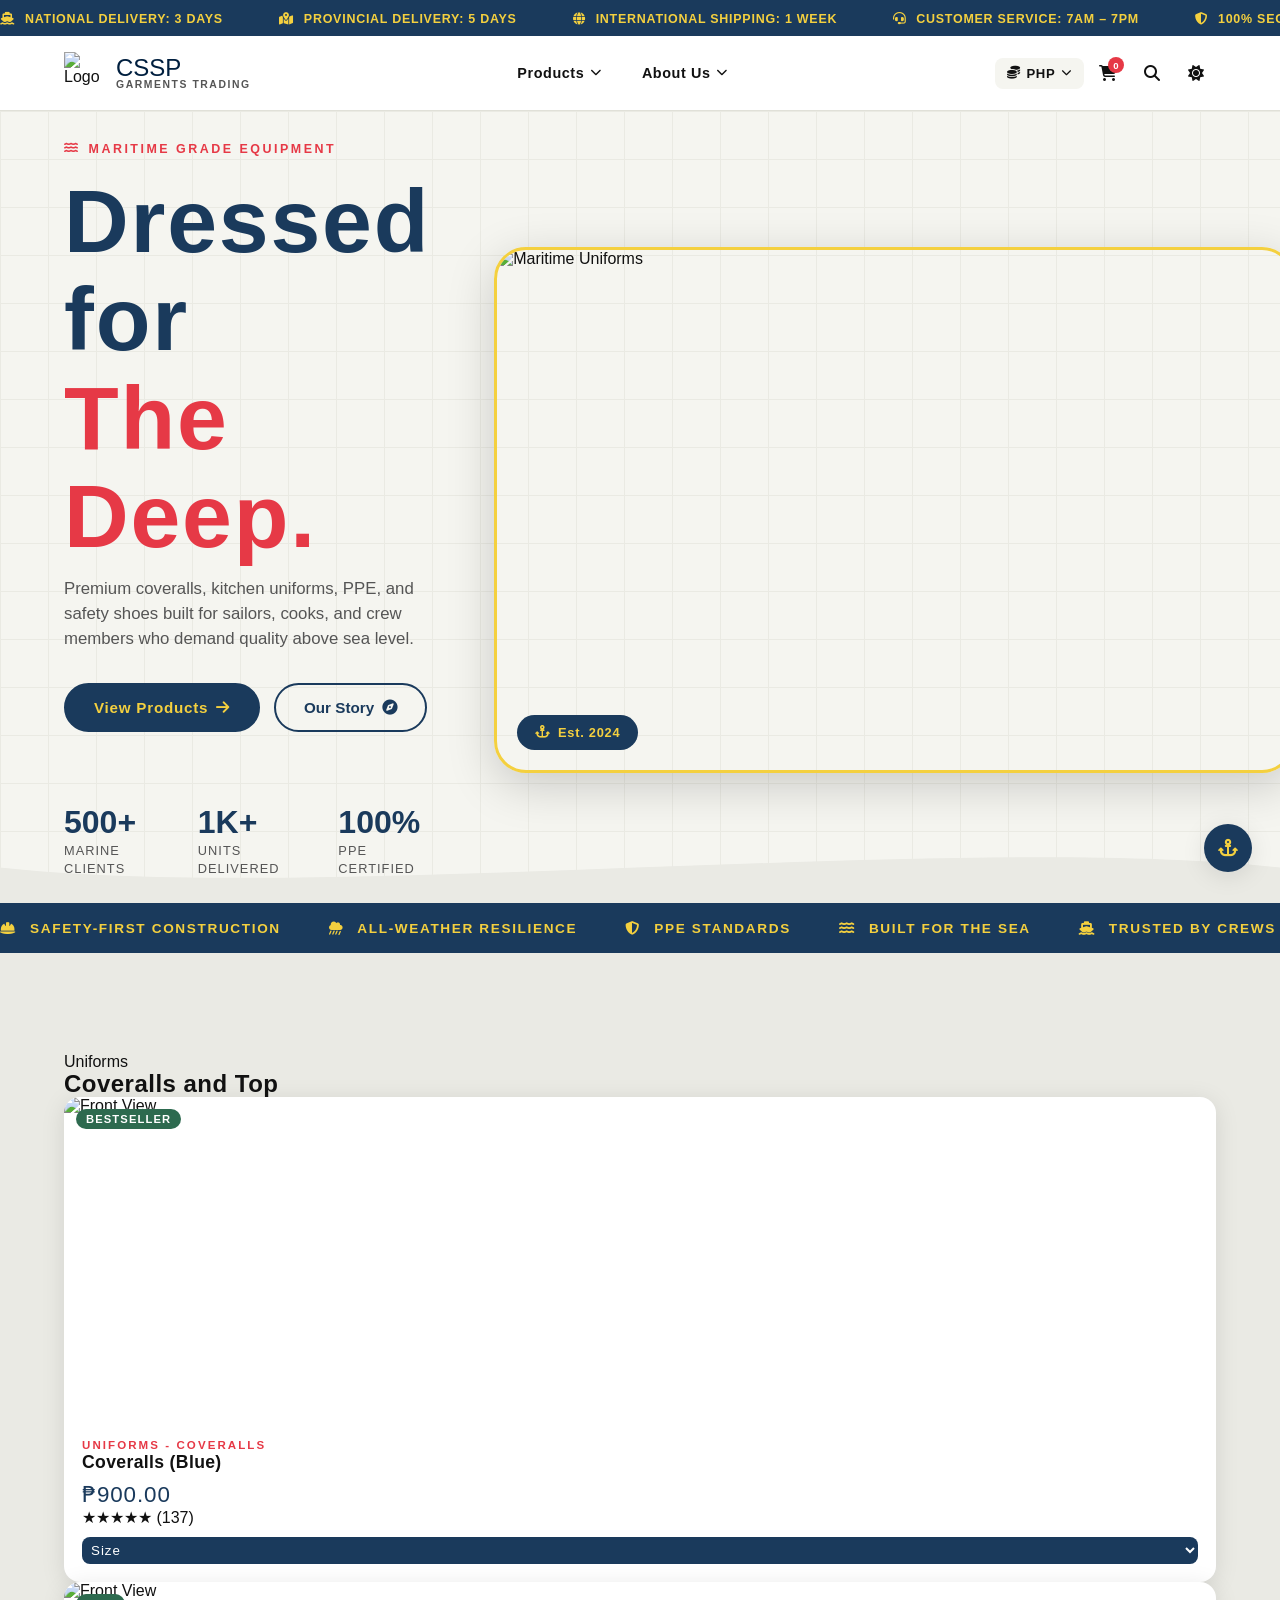
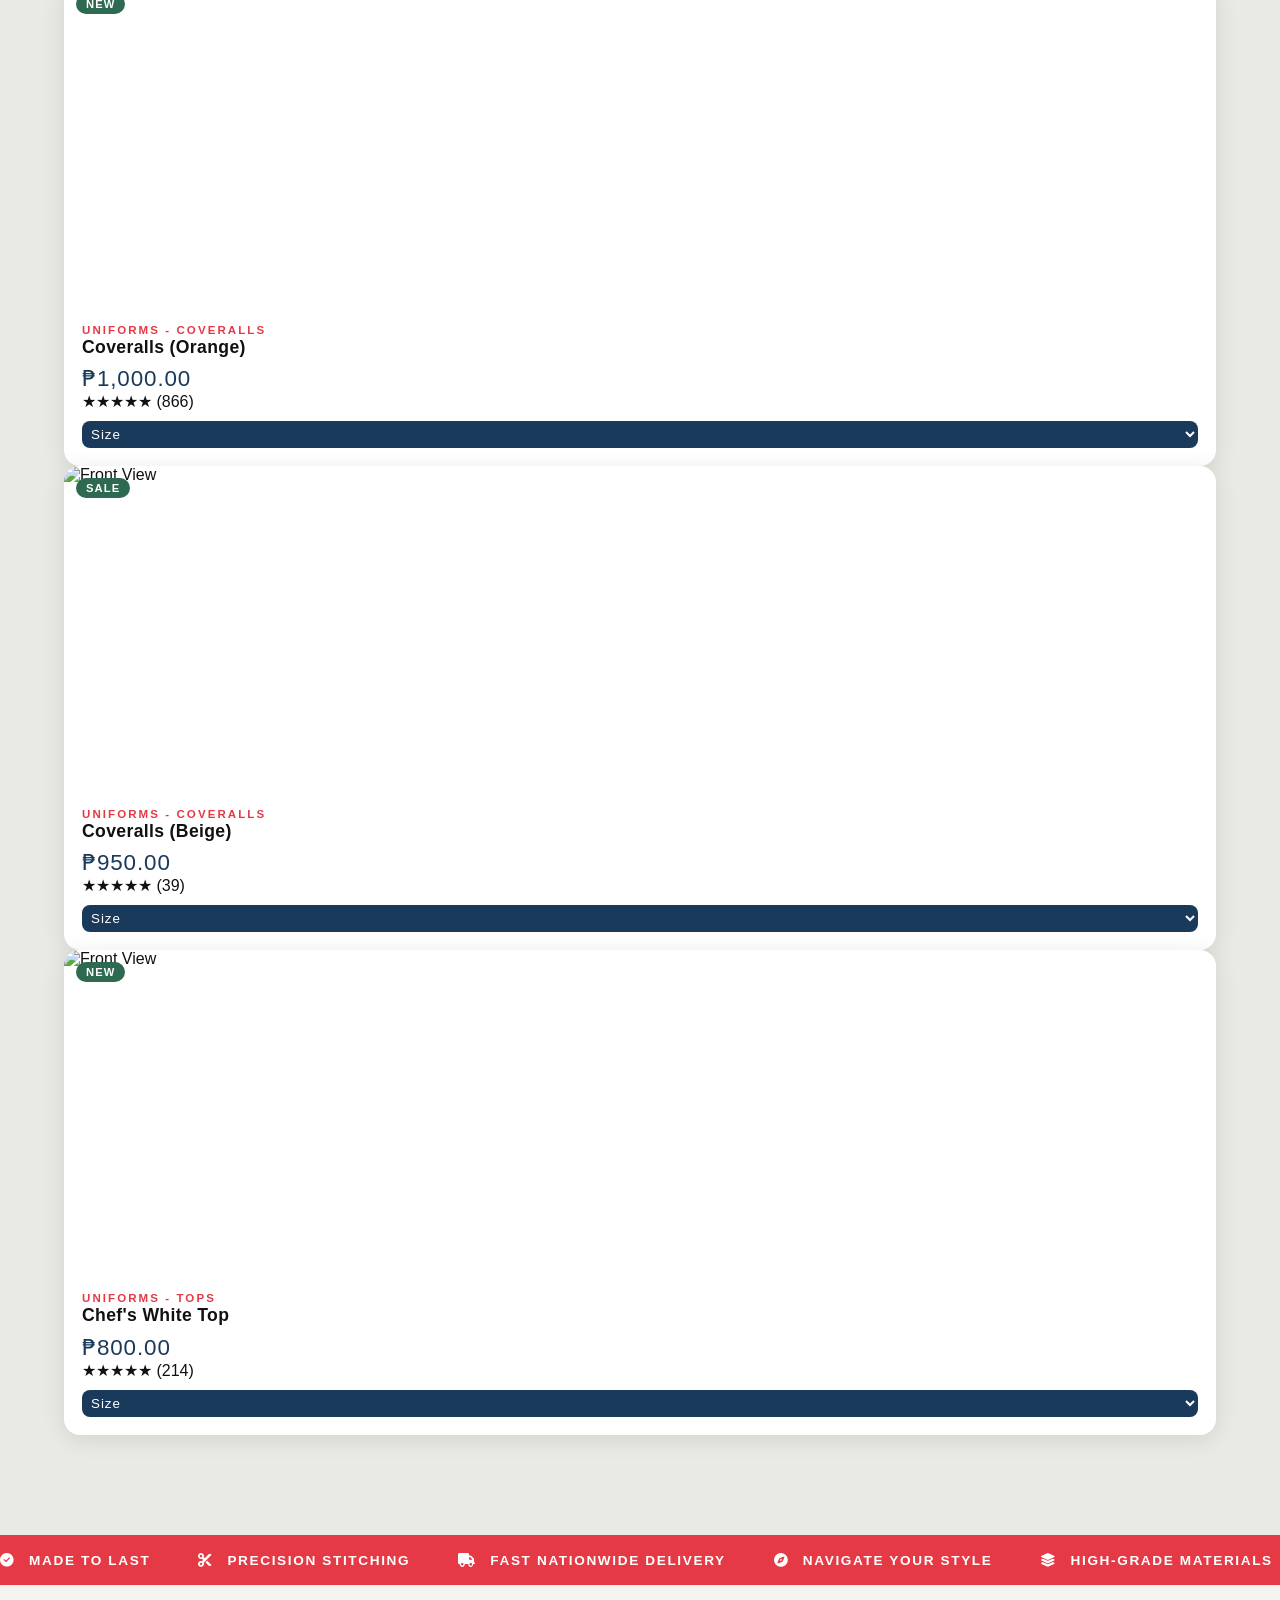
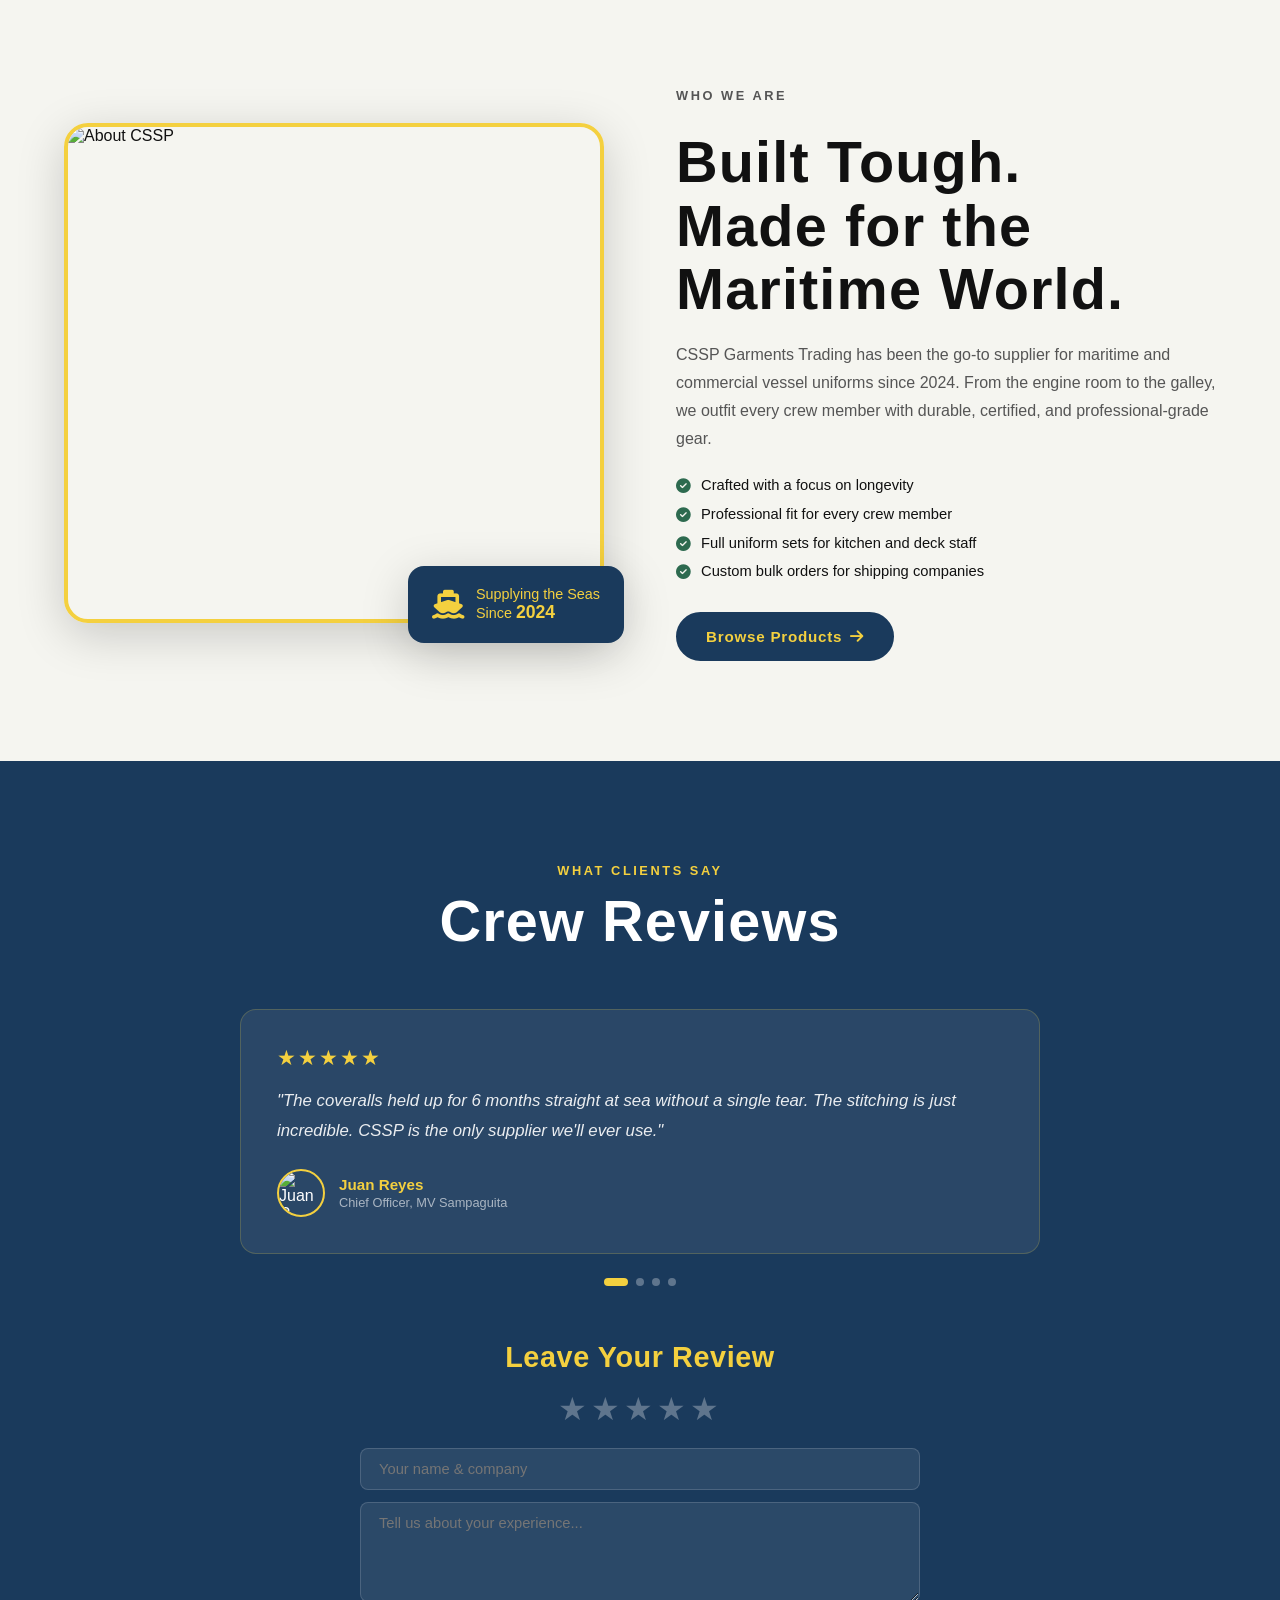
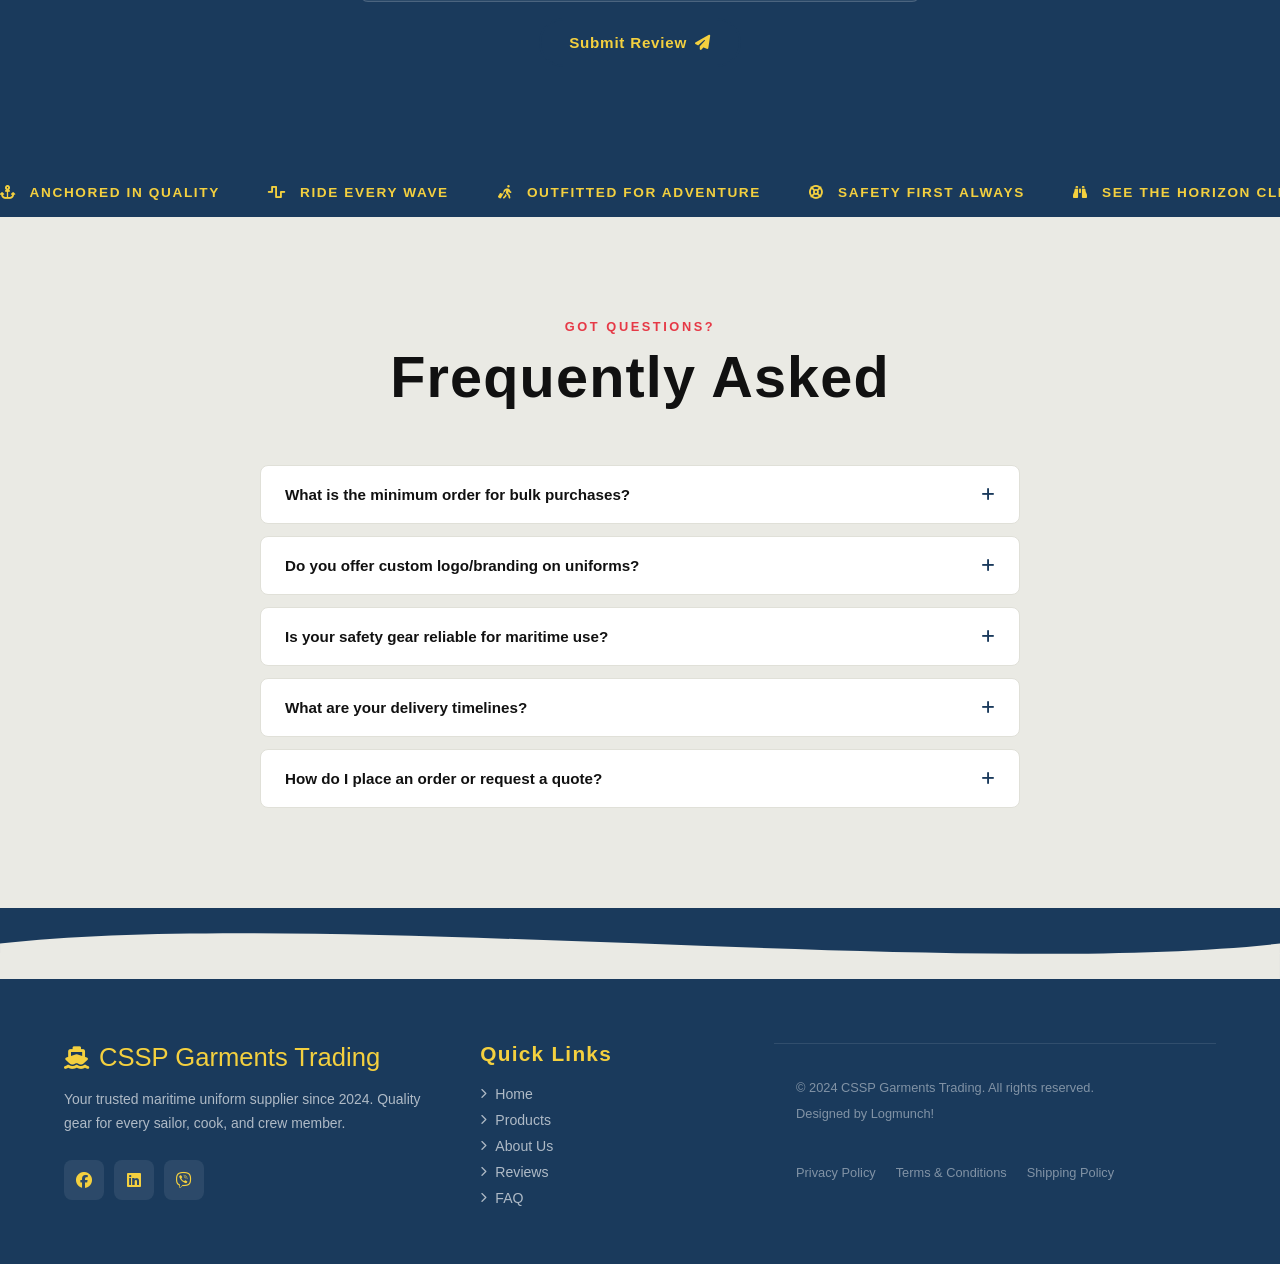
==== Index.html @ b4a45378 "Update info" ====
<!DOCTYPE html>
<html lang="en" data-theme="light">
<head>
  <meta charset="UTF-8" />
  <meta name="viewport" content="width=device-width, initial-scale=1.0" />
  <title>CSSP Garments Trading</title>
  
  <!-- fontawesome for icons -->
  <link rel="stylesheet" href="https://cdnjs.cloudflare.com/ajax/libs/font-awesome/6.5.0/css/all.min.css" /> 
  <link rel="stylesheet" href="CSS Files/Index_Style.css" />

  <link rel="icon" type="image/png" href="Assets/logo-light-text.png">
</head>
<body>
 
  <!-- PRE-HEADER TICKER -->
  <!-- infinite scrolling -->
  <div class="pre-header">
    <div class="ticker-track" id="tickerTrack">
      <span><i class="fa-solid fa-ship"></i> National Delivery: 3 Days</span>
      <span><i class="fa-solid fa-map-location-dot"></i> Provincial Delivery: 5 Days</span>
      <span><i class="fa-solid fa-globe"></i> International Shipping: 1 Week</span>
      <span><i class="fa-solid fa-headset"></i> Customer Service: 7AM – 7PM</span>
      <span><i class="fa-solid fa-shield-halved"></i> 100% Secure Checkout</span>
      <span><i class="fa-solid fa-box-open"></i> Welcome Offer: Free Shipping</span>
    </div>
  </div>
 
  <!-- HEADER / NAVIGATION -->
  <header class="site-header" id="siteHeader">
    <div class="header-inner">
 
      <!-- logo -->
      <a href="Index.html" class="logo-wrap">
        <div class="logo-icon">
          <img src="Assets/logo-light-text.png" class="logo-img light-logo" alt="Logo">
          <img src="Assets/logo-dark-text.png" class="logo-img dark-logo" alt="Logo">
        </div>
          <div class="logo-text">CSSP<span>Garments&nbsp;Trading</span></div>
        </a>

          <nav class="main-nav" id="mainNav">
            <ul class="nav-list">
            <li class="nav-item has-mega">
              <a href="./Products.html" class="nav-link">Products <i class="fa-solid fa-chevron-down nav-caret"></i></a>
                <div class="mega-menu">
                  <div class="mega-inner">
                    <div class="mega-col">
                      <p class="mega-label">Uniforms</p>
                        <div class="mega-feature-card">
                        <img src="https://placehold.co/200x140/f4d03f/1a3a5c?text=Maritime+%26+Culinary+Uniforms" alt="Maritime & Culinary Uniforms" />
                        <p>Maritime & Culinary Uniforms</p>
                        <a href="Products.html#uniforms" class="btn-sm">Gear Up</a>
                      </div>
                    </div> 
                  <div class="mega-col">
                    <p class="mega-label">Safety Footwear</p>
                      <div class="mega-feature-card">
                      <img src="https://placehold.co/200x140/f4d03f/1a3a5c?text=Steel-toe+Safety+Shoe" alt="Steel-toe Safety Shoe" />
                      <p>Steel-toe Safety Shoe</p>
                      <a href="Products.html#safety-footwears" class="btn-sm">Secure Step</a>
                  </div>
                    </div> 
                      </div> 
                        </div>  
                          </li>   

          <!-- about us mega menu -->
          <li class="nav-item has-mega">
            <a href="./AboutUs.html" class="nav-link">About Us <i class="fa-solid fa-chevron-down nav-caret"></i></a>
            <div class="mega-menu">
              <div class="mega-inner">
                <div class="mega-col">
                  <p class="mega-label">Company</p>
                  <a href="./AboutUs.html" class="mega-item text-only"><i class="fa-solid fa-anchor"></i> Our Story</a>
                  <a href="./AboutUs.html" class="mega-item text-only"><i class="fa-solid fa-users"></i> Our Team</a>
                  <a href="./AboutUs.html" class="mega-item text-only"><i class="fa-solid fa-house"></i> Location</a>
                </div>
                <div class="mega-col">
                  <p class="mega-label">Support</p>
                  <a href="#faq" class="mega-item text-only"><i class="fa-solid fa-circle-question"></i> FAQ</a>
                  <a href="./Contacts.html" class="mega-item text-only"><i class="fa-solid fa-envelope"></i> Contact Us</a>
                  <a href="Contacts.html#privacy-page" class="mega-item text-only"><i class="fa-solid fa-file-contract"></i> Policies</a>
                </div>
                  </div>
                    </div>
                      </li>
                        </nav>
 
          <!--  upper-right-side icon group -->
            <div class="header-actions">
 
            <!-- currency switcher -->
              <div class="currency-switcher" id="currencySwitcher">
                <button class="currency-btn" id="currencyBtn">
                  <i class="fa-solid fa-coins"></i>
                  <span id="activeCurrency">PHP</span>
                  <i class="fa-solid fa-chevron-down"></i>
                </button>
                  <ul class="currency-dropdown" id="currencyDropdown">
                    <li data-currency="PHP" data-symbol="₱">🇵🇭 PHP</li>
                    <li data-currency="USD" data-symbol="$">🇺🇸 USD</li>
                    <li data-currency="EUR" data-symbol="€">🇪🇺 EUR</li>
                  </ul>
                    </div>
 
           <!-- cart icon -->
            <button class="icon-btn" title="Cart">
              <i class="fa-solid fa-cart-shopping"></i>
                <span class="badge" id="cartBadge">0</span>
            </button>
 
          <!-- search icon -->
            <button class="icon-btn" id="searchToggle" title="Search">
              <i class="fa-solid fa-magnifying-glass"></i>
            </button>
 
          <!-- light/dark mode toggle -->
            <button class="theme-toggle" id="themeToggle" title="Toggle Theme">
              <i class="fa-solid fa-sun" id="themeIcon"></i>
            </button>
 
          <!-- Hamburger (mobile only) -->
            <button class="hamburger" id="hamburger" aria-label="Open menu">
              <span></span><span></span><span></span>
            </button>
              </div>
                </div>
 
          <!-- search bar (hidden until toggled) -->
            <div class="search-bar" id="searchBar">
              <input type="text" placeholder="Search uniforms, PPE, shoes..." id="searchInput" />
                <button>
                  <i class="fa-solid fa-magnifying-glass"></i></button>
                </div>
                  </header>
 
        <!-- hero section -->
          <section class="hero" id="home">
            <div class="hero-inner">
              <div class="hero-text">
                <p class="hero-sub"><i class="fa-solid fa-water"></i> Maritime Grade Equipment</p>
                  <h1 class="hero-title">Dressed for<br><span>The Deep.</span></h1>
                    <p class="hero-desc">Premium coveralls, kitchen uniforms, PPE, and safety shoes built for sailors, cooks, and crew members who demand quality above sea level.</p>
                      <div class="hero-btns">
                      <a href="./Products.html" class="btn-primary">View Products <i class="fa-solid fa-arrow-right"></i></a>
                      <a href="./AboutUs.html" class="btn-ghost">Our Story <i class="fa-solid fa-compass"></i></a>
                      </div>
                      
          <div class="hero-stats">
            <div class="stat"><strong>500+</strong><span>Marine Clients</span></div>
              <div class="stat"><strong>1K+</strong><span>Units Delivered</span></div>
                <div class="stat"><strong>100%</strong><span>PPE Certified</span></div>
                  </div>
                  </div>
      
          <div class="hero-image-wrap">
              <div class="hero-image-frame">
                <img src="./hero-area image.JPG" alt="Maritime Uniforms" class="hero-img" />
                <div class="hero-badge"><i class="fa-solid fa-anchor"></i><span>Est. 2024</span></div>
                </div>
              </div>
            </div>

          <!-- decorative wave bottom -->
            <div class="hero-wave">
              <svg viewBox="0 0 1440 80" xmlns="http://www.w3.org/2000/svg"><path d="M0,40 C360,80 1080,0 1440,40 L1440,80 L0,80 Z" /></svg>
            </div>
          </section>

          <!-- INFINITE TICKER 1 -->
            <div class="section-ticker">
              <div class="ticker2-track">
                <span><i class="fa-solid fa-helmet-safety""></i> Safety-first construction</span>
                <span><i class="fa-solid fa-cloud-showers-heavy"></i> All-weather resilience</span>
                <span><i class="fa-solid fa-shield-halved"></i> PPE Standards</span>
                <span><i class="fa-solid fa-water"></i> Built for the Sea</span>
                <span><i class="fa-solid fa-ship"></i> Trusted by Crews</span>
                <span><i class="fa-solid fa-link"></i> Triple-needle stitching</span>
                <span><i class="fa-solid fa-hand-sparkles"></i> Easy-care maintenance</span>
                <span><i class="fa-solid fa-anchor"></i> Maritime Grade</span>
                <span><i class="fa-solid fa-shield-halved"></i> PPE Standards</span>
                <span><i class="fa-solid fa-water"></i> Built for the Sea</span>
                <span><i class="fa-solid fa-infinity"></i> Extended wear-life</span>
                <span><i class="fa-solid fa-lock"></i> Secure-fit fasteners</span>
              </div>
            </div>
 
          <section class="products" id="collection">
            <div class="section-header-product">
                <span class="section-sub-product">Uniforms</span>
                <h2 class="section-title-product">Coveralls and Top</h2>
            </div>

            <div class="product-grid-product">
                <div class="product-card">
                    <div class="card-image-wrap"> 
                        <img src="Assets/Products/UNI-PR1-Front-Coverall (Blue).JPG" class="img-front" alt="Front View">
                        <img src="Assets/Products/UNI-PR1-Back-Coverall (Blue).JPG" class="img-back" alt="Back View">
                        <div class="card-badges">
                            <span class="badge-tag new">Bestseller</span>
                        </div>
                        <button class="quick-add" onclick="addToCart()">
                            <i class="fa-solid fa-plus"></i> Quick Add
                        </button>
                    </div>
                    <div class="card-info">
                        <span class="card-category">Uniforms - Coveralls</span>
                        <h3 class="card-name">Coveralls (Blue)</h3>
                        <div class="card-price " data-base="900.00">₱900.00</div>
                        <div class="rating">★★★★★ <span>(137)</span></div>
                        
                        <select class="size-select" style="width: 100%; margin-top: 10px; padding: 5px; border-radius: 8px;">
                            <option selected disabled>Size</option>
                            <option value="S">Small</option>
                            <option value="M">Medium</option>
                            <option value="L">Large</option>
                            <option value="XL">Extra Large</option>
                            <option value="XXL">Double Extra Large</option>
                        </select>
                    </div>
                </div> 
                <div class="product-card">
                    <div class="card-image-wrap"> 
                        <img src="https://github.com/loragabrielle/WBDV111_MidtermLabExam-CSSPGarmentsTrading/blob/main/Assets/Products/(pr)%20IMG_1296.JPG" class="img-front" alt="Front View">
                        <img src="https://github.com/loragabrielle/WBDV111_MidtermLabExam-CSSPGarmentsTrading/blob/main/Assets/Products/(pr)%20IMG_1296.JPG" class="img-back" alt="Back View">
                        <div class="card-badges">
                            <span class="badge-tag new">New</span>
                        </div>
                        <button class="quick-add" onclick="addToCart()">
                            <i class="fa-solid fa-plus"></i> Quick Add
                        </button>
                    </div>
                    <div class="card-info">
                        <span class="card-category">Uniforms - Coveralls</span>
                        <h3 class="card-name">Coveralls (Orange)</h3>
                        <div class="card-price" data-base="1000.00">₱1,000.00</div>
                        <div class="rating">★★★★★ <span>(866)</span></div>
                        
                        <select class="size-select" style="width: 100%; margin-top: 10px; padding: 5px; border-radius: 8px;">
                            <option selected disabled>Size</option>
                            <option value="S">Small</option>
                            <option value="M">Medium</option>
                            <option value="L">Large</option>
                            <option value="XL">Extra Large</option>
                            <option value="XXL">Double Extra Large</option>
                        </select>
                    </div>
                </div> 
                <div class="product-card">
                    <div class="card-image-wrap"> 
                        <img src="https://github.com/loragabrielle/WBDV111_MidtermLabExam-CSSPGarmentsTrading/blob/main/Assets/Products/(pr)%20IMG_1297.JPG" class="img-front" alt="Front View">
                        <img src="https://github.com/loragabrielle/WBDV111_MidtermLabExam-CSSPGarmentsTrading/blob/main/Assets/Products/(pr)%20IMG_1297.JPG" class="img-back" alt="Back View">
                        <div class="card-badges">
                            <span class="badge-tag new">Sale</span>
                        </div>
                        <button class="quick-add" onclick="addToCart()">
                            <i class="fa-solid fa-plus"></i> Quick Add
                        </button>
                    </div>
                    <div class="card-info">
                        <span class="card-category">Uniforms - Coveralls</span>
                        <h3 class="card-name">Coveralls (Beige)</h3>
                        <div class="card-price" data-base="950.00">₱950.00</div>
                        <div class="rating">★★★★★ <span>(39)</span></div>
                        
                        <select class="size-select" style="width: 100%; margin-top: 10px; padding: 5px; border-radius: 8px;">
                            <option selected disabled>Size</option>
                            <option value="S">Small</option>
                            <option value="M">Medium</option>
                            <option value="L">Large</option>
                            <option value="XL">Extra Large</option>
                            <option value="XXL">Double Extra Large</option>
                        </select>
                    </div>
                </div> 
                <div class="product-card">
                    <div class="card-image-wrap"> 
                        <img src="https://github.com/loragabrielle/WBDV111_MidtermLabExam-CSSPGarmentsTrading/blob/main/Assets/Products/(pr)%20IMG_1298.JPG" class="img-front" alt="Front View">
                        <img src="https://github.com/loragabrielle/WBDV111_MidtermLabExam-CSSPGarmentsTrading/blob/main/Assets/Products/(pr)%20IMG_1298.JPG" class="img-back" alt="Back View">
                        <div class="card-badges">
                            <span class="badge-tag new">New</span>
                        </div>
                        <button class="quick-add" onclick="addToCart()">
                            <i class="fa-solid fa-plus"></i> Quick Add
                        </button>
                    </div>
                    <div class="card-info">
                        <span class="card-category">Uniforms - Tops</span>
                        <h3 class="card-name">Chef's White Top</h3>
                        <div class="card-price" data-base="800.00">₱800.00</div>
                        <div class="rating">★★★★★ <span>(214)</span></div>
                        
                        <select class="size-select" style="width: 100%; margin-top: 10px; padding: 5px; border-radius: 8px;">
                            <option selected disabled>Size</option>
                            <option value="S">Small</option>
                            <option value="M">Medium</option>
                            <option value="L">Large</option>
                            <option value="XL">Extra Large</option>
                            <option value="XXL">Double Extra Large</option>
                        </select>
                    </div>
                </div> 
            </div> 
        </section>
 
          <!-- INFINITE TICKER 2 -->
            <div class="section-ticker reverse">
              <div class="ticker2-track reverse">
                <span><i class="fa-solid fa-circle-check"></i> Made to Last</span>
                <span><i class="fa-solid fa-scissors"></i> Precision Stitching</span>
                <span><i class="fa-solid fa-truck"></i> Fast Nationwide Delivery</span>
                <span><i class="fa-solid fa-compass"></i> Navigate Your Style</span>
                <span><i class="fa-solid fa-layer-group"></i> High-Grade Materials</span>
                <span><i class="fa-solid fa-eye"></i> Attention to Every Detail</span>
                <span><i class="fa-solid fa-thumbs-up"></i> Designed for Comfort</span>
                <span><i class="fa-solid fa-shield-heart"></i> Reliable Durability</span>
                <span><i class="fa-solid fa-truck"></i> Fast Nationwide Delivery</span>
                <span><i class="fa-solid fa-diamond"></i> Built to Last a Lifetime</span>
                <span><i class="fa-solid fa-wind"></i> Weatherproof Designs</span>
                <span><i class="fa-solid fa-award"></i> Unmatched Premium Quality</span>
              </div>
            </div>
 
          <!-- ABOUT SECTION -->
            <section class="about" id="about">
              <div class="about-inner">
                <div class="about-image">
                  <img src="./about image.JPG" alt="About CSSP" />
                    <div class="about-float-card">
                      <i class="fa-solid fa-ship"></i>
                        <p>Supplying the Seas<br>Since <strong>2024</strong></p>
                </div>
              </div>
              <div class="about-text">
                <p class="section-sub">Who We Are</p>
                  <h2 class="section-title">Built Tough.<br>Made for the Maritime World.</h2>
                    <p>CSSP Garments Trading has been the go-to supplier for maritime and commercial vessel uniforms since 2024. From the engine room to the galley, we outfit every crew member with durable, certified, and professional-grade gear.</p>
                      <ul class="about-list">
                        <li><i class="fa-solid fa-check-circle"></i> Crafted with a focus on longevity</li>
                        <li><i class="fa-solid fa-check-circle"></i> Professional fit for every crew member</li>
                        <li><i class="fa-solid fa-check-circle"></i> Full uniform sets for kitchen and deck staff</li>
                        <li><i class="fa-solid fa-check-circle"></i> Custom bulk orders for shipping companies</li>
                      </ul>
                        <a href="./Products.html" class="btn-primary">Browse Products <i class="fa-solid fa-arrow-right"></i></a>
                  </div>
                </div>
              </section>
 
          <!-- PRODUCT REVIEWS -->
            <section class="reviews" id="reviews">
              <div class="section-header">
                <p class="section-sub">What Clients Say</p>
                <h2 class="section-title">Crew Reviews</h2>
              </div>
 
          <!-- review slider -->
            <div class="review-slider-wrap">
              <div class="review-slider" id="reviewSlider">
              
                <div class="review-card active">
                  <div class="review-stars">★★★★★</div>
                    <p class="review-text">"The coveralls held up for 6 months straight at sea without a single tear. The stitching is just incredible. CSSP is the only supplier we'll ever use."</p>
                      <div class="reviewer">
                        <img src="https://placehold.co/48x48/1a3a5c/f4d03f?text=JR" alt="Juan R." />
                          <div><strong>Juan Reyes</strong><span>Chief Officer, MV Sampaguita</span></div>
                      </div>
                          </div>
 
                <div class="review-card">
                  <div class="review-stars">★★★★★</div>
                    <p class="review-text">"We ordered 200 kitchen uniforms for our cruise vessel. The quality was top-notch and delivery was right on schedule. Very professional team!"</p>
                      <div class="reviewer">
                        <img src="https://placehold.co/48x48/2d6a4f/ffffff?text=ML" alt="Maria L." />
                          <div><strong>Maria Lim</strong><span>Fleet Manager, Oceanic Lines</span></div>
                      </div>
                          </div>
 
                <div class="review-card">
                  <div class="review-stars">★★★★★</div>
                    <p class="review-text">"The PPE kits are certified and the boots are super comfortable even after 12-hour shifts. My entire deck crew is now wearing CSSP gear."</p>
                      <div class="reviewer">
                        <img src="https://placehold.co/48x48/e63946/ffffff?text=RC" alt="Roberto C." />
                          <div><strong>Roberto Cruz</strong><span>Safety Officer, Harbour Express</span></div>
                      </div>
                          </div>
 
                <div class="review-card">
                  <div class="review-stars">★★★★★</div>
                    <p class="review-text">"Fast delivery and great customer support. Ordered from Cebu, arrived in 3 days. The jackets are perfect for cold-room operations on our vessel."</p>
                      <div class="reviewer">
                        <img src="https://placehold.co/48x48/f4d03f/1a3a5c?text=AT" alt="Ana T." />
                          <div><strong>Ana Torres</strong><span>Procurement Head, SeaRoute Corp</span></div>
                      </div>
                        </div>
                </div>

                <div class="slider-controls">
                  <button class="slider-dot active" data-index="0"></button>
                  <button class="slider-dot" data-index="1"></button>
                  <button class="slider-dot" data-index="2"></button>
                  <button class="slider-dot" data-index="3"></button>
                </div>
            </div>
 
          <!-- review form -->
          <div class="review-form-wrap">
            <h3>Leave Your Review</h3>
              <div class="star-picker" id="starPicker">
                <span data-val="1">★</span><span data-val="2">★</span><span data-val="3">★</span><span data-val="4">★</span><span data-val="5">★</span>
              </div>
                <input type="text" id="reviewName" placeholder="Your name & company" />
                <textarea id="reviewText" placeholder="Tell us about your experience..."></textarea>
                <button class="btn-primary" id="submitReview">Submit Review <i class="fa-solid fa-paper-plane"></i></button>
                <p class="review-success" id="reviewSuccess" style="display:none;"><i class="fa-solid fa-circle-check"></i> Thank you! Your review has been submitted.</p>
              </div>
        </section>
 
            <!-- INFINITE TICKER 3 -->
              <div class="section-ticker">
                <div class="ticker2-track">
                  <span><i class="fa-solid fa-anchor"></i> Anchored in Quality</span>
                  <span><i class="fa-solid fa-wave-square"></i> Ride Every Wave</span>
                  <span><i class="fa-solid fa-person-walking-luggage"></i> Outfitted for Adventure</span>
                  <span><i class="fa-solid fa-life-ring"></i> Safety First Always</span>
                  <span><i class="fa-solid fa-binoculars"></i> See the Horizon Clearly</span>
                  <span><i class="fa-solid fa-flag"></i> Proud Maritime Brand</span>
                  <span><i class="fa-solid fa-anchor"></i> Anchored in Quality</span>
                  <span><i class="fa-solid fa-wave-square"></i> Ride Every Wave</span>
                  <span><i class="fa-solid fa-person-walking-luggage"></i> Outfitted for Adventure</span>
                  <span><i class="fa-solid fa-life-ring"></i> Safety First Always</span>
                  <span><i class="fa-solid fa-binoculars"></i> See the Horizon Clearly</span>
                  <span><i class="fa-solid fa-flag"></i> Proud Maritime Brand</span>
                </div>
              </div>
 
            <!-- FAQ SECTION -->
              <section class="faq" id="faq">
                <div class="section-header">
                  <p class="section-sub">Got Questions?</p>
                  <h2 class="section-title">Frequently Asked</h2>
                </div>
                  <div class="faq-list">
 
                    <div class="faq-item">
                      <button class="faq-q">What is the minimum order for bulk purchases? <i class="fa-solid fa-plus faq-icon"></i></button>
                        <div class="faq-a"><p>For bulk orders, the minimum quantity is 10 pieces per item. Special pricing starts at 50+ units. Contact us via our form or email for a quotation.</p></div>
                    </div>
 
                    <div class="faq-item">
                      <button class="faq-q">Do you offer custom logo/branding on uniforms? <i class="fa-solid fa-plus faq-icon"></i></button>
                        <div class="faq-a"><p>Yes! We offer embroidery and screen printing for company logos on all uniform types. </p></div>
                    </div>
 
                    <div class="faq-item">
                      <button class="faq-q">Is your safety gear reliable for maritime use? <i class="fa-solid fa-plus faq-icon"></i></button>
                        <div class="faq-a"><p>Yes, your safety is our priority. Our gear is specifically selected to meet maritime safety needs and follows standard offshore requirements. We ensure every piece of equipment is durable and ready for the rigors of the sea.</p></div>
                    </div>
 
                    <div class="faq-item">
                      <button class="faq-q">What are your delivery timelines? <i class="fa-solid fa-plus faq-icon"></i></button>
                        <div class="faq-a"><p>National (Metro Manila & nearby): 3 days. Provincial: 5 days. International shipping: approximately 1 week. Rush orders available upon request with surcharge.</p></div>
                    </div>
 
                    <div class="faq-item">
                      <button class="faq-q">How do I place an order or request a quote? <i class="fa-solid fa-plus faq-icon"></i></button>
                        <div class="faq-a"><p>You can use the Contact form below, email us at <strong>orders@csspgarments.com</strong>, or call us at <strong>+63 0922 653 7181</strong> between 7AM – 7PM daily.</p></div>
                    </div>
 
                  </div>
              </section>
 
            <!-- FOOTER -->
              <footer class="site-footer" id="footer">
                <div class="footer-wave">
                  <svg viewBox="0 0 1440 80" xmlns="http://www.w3.org/2000/svg"><path d="M0,40 C360,0 1080,80 1440,40 L1440,0 L0,0 Z" /></svg>
                </div>
                  <div class="footer-inner">
 
                  <!-- brand col -->
                  <div class="footer-col brand-col">
                    <div class="footer-logo">
                      <i class="fa-solid fa-ship"></i>
                      <span>CSSP Garments Trading</span>
                    </div>
                      <p>Your trusted maritime uniform supplier since 2024. Quality gear for every sailor, cook, and crew member.</p>
                      <div class="social-icons">
                        <a href="#" title="Facebook"><i class="fa-brands fa-facebook"></i></a>
                        <a href="#" title="LinkedIn"><i class="fa-brands fa-linkedin"></i></a>
                        <a href="#" title="Viber"><i class="fa-brands fa-viber"></i></a>
                      </div>
                    </div>
 
            <!-- quick links -->
              <div class="footer-col">
                <h4>Quick Links</h4>
                  <ul>
                    <li><a href="./Index.html"><i class="fa-solid fa-chevron-right"></i> Home</a></li>
                    <li><a href="./Products.html"><i class="fa-solid fa-chevron-right"></i> Products</a></li>
                    <li><a href="./AboutUs.html"><i class="fa-solid fa-chevron-right"></i> About Us</a></li>
                    <li><a href="#reviews"><i class="fa-solid fa-chevron-right"></i> Reviews</a></li>
                    <li><a href="#faq"><i class="fa-solid fa-chevron-right"></i> FAQ</a></li>
                  </ul>
              </div>
 
              <div class="footer-bottom">
                <p>&copy; 2024 CSSP Garments Trading. All rights reserved.<br> Designed by Logmunch!</p>
                  <div class="legal-links">
                    <a href="./Contacts.html#privacy-page">Privacy Policy</a>
                    <a href="./Contacts.html#terms-page">Terms & Conditions</a>
                    <a href="./Contacts.html#shipping-page">Shipping Policy</a>
                  </div>
              </div>
            </footer>
 
            <!-- back to top button -->
              <button class="back-to-top" id="backToTop" title="Back to Top">
                <i class="fa-solid fa-anchor"></i>
              </button>
 
            <script src="JS Files/Index_Script.js"></script>
    </body>
</html>
---- CSS Files/Index_Style.css ----
/* shortcut color ------  var(--name)*/
:root {
  --bg:          #f5f5f0;
  --bg-alt:      #eaeae4;
  --bg-dark:     #1a3a5c;
  --surface:     #ffffff;
  --text:        #111111;
  --text-muted:  #555555;
  --border:      #e0e0d8;
  --navy:        #1a3a5c;
  --yellow:      #f4d03f;
  --red:         #e63946;
  --green:       #2d6a4f;
  --white:       #ffffff;
  --shadow:      0 4px 24px rgba(0,0,0,0.10);
  --shadow-lg:   0 12px 48px rgba(0,0,0,0.18);
  --radius:      16px;
  --radius-sm:   8px;
  --transition:  0.3s cubic-bezier(0.4, 0, 0.2, 1);
}

/* dark mode – triggered by [data-theme="dark"] on <html> */
[data-theme="dark"] {
  --bg:          #0d1b2a;
  --bg-alt:      #132234;
  --surface:     #1a2d42;
  --text:        #f0ece0;
  --text-muted:  #8fa8c0;
  --border:      #2a4060;
  --shadow:      0 4px 24px rgba(0,0,0,0.35);
  --shadow-lg:   0 12px 48px rgba(0,0,0,0.55);
}

/* "bebas neue" - heading font */
@font-face {
  font-family: 'Bebas Neue Custom';
  src: url('../VISUAL\ STUDIO\ CODE/Bebas\ Neue/BebasNeue-Regular.woff2') format('woff2'),
       url('../VISUAL\ STUDIO\ CODE/Bebas\ Neue/BebasNeue-Regular.woff') format('woff'),
       url('../VISUAL\ STUDIO\ CODE/Bebas\ Neue/BebasNeue-Regular.ttf') format('truetype');
  font-weight: normal;
  font-style: normal;
}

/* "creato display" - for content font */
@font-face {
  font-family: 'Creato Display';
  src: url('../VISUAL\ STUDIO\ CODE/Creato Display/CreatoDisplay-Medium.otf') format('opentype');
  font-weight: 400; /* Regular/Medium weight */
  font-style: normal;
}

@font-face {
  font-family: 'Creato Display';
  src: url('../VISUAL\ STUDIO\ CODE/Creato Display/CreatoDisplay-Bold.otf') format('opentype');
  font-weight: 700; /* Bold weight */
  font-style: normal;
}

*, *::before, *::after { 
  box-sizing: border-box; 
  margin: 0; 
  padding: 0; 
}

html { 
  scroll-behavior: smooth; 
  font-size: 16px; }

body {
  font-family: 'Creato Display', sans-serif;
  background-color: var(--bg);
  color: var(--text);
  overflow-x: hidden;
  transition: background-color var(--transition), color var(--transition);
}

a { 
  text-decoration: none; 
  color: inherit; 
}

ul { 
  list-style: none; 
}

img { 
  display: block; 
  width: 100%; 
  object-fit: cover; 
}

button { 
  cursor: pointer; 
  border: none; 
  background: none; 
  font-family: inherit; 
}

h1, h2, h3, h4 { 
  font-family: 'Bebas Neue Custom', sans-serif; 
  letter-spacing: 0.02em; 
  line-height: 1.1; 
}

/* common button styles */
.btn-primary {
  display: inline-flex;
  align-items: center;
  gap: 8px;
  padding: 14px 28px;
  background: var(--navy);
  color: var(--yellow);
  border-radius: 50px;
  font-weight: 700;
  font-size: 0.95rem;
  letter-spacing: 0.05em;
  transition: var(--transition);
  border: 2px solid var(--navy);
}

.btn-primary:hover {
  background: var(--yellow);
  color: var(--navy);
  transform: translateY(-2px);
  box-shadow: var(--shadow);
}

.btn-ghost {
  display: inline-flex;
  align-items: center;
  gap: 8px;
  padding: 14px 28px;
  background: transparent;
  color: var(--navy);
  border-radius: 50px;
  font-weight: 700;
  font-size: 0.95rem;
  border: 2px solid var(--navy);
  transition: var(--transition);
}

.btn-ghost:hover {
  background: var(--navy);
  color: var(--yellow);
  transform: translateY(-2px);
}

[data-theme="dark"] .btn-ghost {
  color: var(--yellow);
  border-color: var(--yellow);
}

[data-theme="dark"] .btn-ghost:hover {
  background: var(--yellow);
  color: var(--navy);
}

.btn-sm {
  display: inline-block;
  padding: 6px 14px;
  background: var(--navy);
  color: var(--yellow);
  border-radius: 20px;
  font-size: 0.8rem;
  font-weight: 600;
  transition: var(--transition);
}

.btn-sm:hover { 
  background: var(--yellow); 
  color: var(--navy); 
}

/* section headers */
.section-header { 
  text-align: center; 
  margin-bottom: 56px; 
}

.section-sub {
  display: inline-block;
  font-size: 0.8rem;
  font-weight: 700;
  letter-spacing: 0.2em;
  text-transform: uppercase;
  color: var(--red);
  margin-bottom: 12px;
}

.section-title {
  font-size: clamp(2.4rem, 5vw, 3.6rem);
  color: var(--text);
}

/* sections spacing */
section { 
  padding: 100px 5%; 
}

/* pre-header ticker */
.pre-header {
  background: var(--navy);
  color: var(--yellow);
  overflow: hidden;
  white-space: nowrap;
  padding: 9px 0;
}

.ticker-track {
  display: inline-flex;
  gap: 56px;
  animation: ticker 30s linear infinite;
}

.ticker-track span {
  font-size: 0.78rem;
  font-weight: 600;
  letter-spacing: 0.06em;
  text-transform: uppercase;
  flex-shrink: 0;
}

.ticker-track span i { 
  margin-right: 6px; 
}

.ticker-track:hover {
    animation-play-state: paused;
}

@keyframes ticker {
  from { 
    transform: translateX(0); 
  } to   { 
    transform: translateX(-50%);
  }
}

/* header/navigation bar */
.site-header {
  position: sticky;
  top: 0;
  z-index: 1000;
  background: var(--surface);
  border-bottom: 1px solid var(--border);
  transition: background var(--transition), box-shadow var(--transition);
}

.site-header.scrolled { 
  box-shadow: var(--shadow); 
}

.header-inner {
  display: flex;
  align-items: center;
  justify-content: space-between;
  gap: 16px;
  padding: 16px 5%;
  max-width: 1400px;
  margin: 0 auto;
}

/* logo */
.logo-wrap {
  display: flex;
  align-items: center;
  gap: 10px;
  text-decoration: none;
}

.logo-icon {
  width: 42px; 
  height: 42px;
  border-radius: 10px;
  display: flex;
  align-items: center;
  justify-content: center;
  transition: var(--transition);
}

.logo-wrap:hover .logo-icon { 
  transform: rotate(-8deg) scale(1.08); 
}

.logo-text {
  font-family: 'Bebas Neue Custom', sans-serif;
  font-size: 1.5rem;
  color: var(--navy);
  line-height: 1;
}

.logo-text span {
  display: block;
  font-size: 0.65rem;
  font-family: 'Creato Display', sans-serif;
  font-weight: 600;
  letter-spacing: 0.15em;
  text-transform: uppercase;
  color: var(--text-muted);
}

/* default state = light mode */
.dark-logo { 
  display: none; 
}

.light-logo { 
  display: block; 
}

.logo-text { 
  color: #001f3f; 
} 

/* dark mode */
/* hide light logo when theme is dark/dim */
[data-theme="dark"] .light-logo { 
  display: none; 
}

/* show dark logo when theme is dark/dim */
[data-theme="dark"] .dark-logo { 
  display: block; 
}

[data-theme="dark"] .logo-text {
  color: #ffffff; 
}

.logo-img {
  width: 100%;
  height: 100%;
  object-fit: contain;
}

/* nav list */
.main-nav {
  display: flex;
  justify-content: center;
  width: 100%;
}

.nav-list {
  display: flex;
  gap: 4px;
  list-style: none; 
  margin: 0;       
  padding: 0;       
  align-items: center;
}

.nav-item { 
  position: relative; 
}

.nav-link {
  display: flex;
  align-items: center;
  gap: 6px;
  padding: 10px 18px;
  font-weight: 600;
  font-size: 0.9rem;
  letter-spacing: 0.04em;
  border-radius: 8px;
  transition: var(--transition);
  color: var(--text);
}

.nav-link:hover, .nav-item:hover > .nav-link {
  background: var(--bg);
  color: var(--navy);
}

[data-theme="dark"] .nav-link:hover, [data-theme="dark"] .nav-item:hover > .nav-link {
  background: var(--bg-alt);
  color: var(--yellow);
}

.nav-caret { 
  font-size: 0.7rem; 
  transition: transform var(--transition); 
}

.nav-item:hover .nav-caret { 
  transform: rotate(180deg); 
}

/* Mega Menu */
.mega-menu {
  position: absolute;
  top: calc(100% + 12px);
  left: 50%;
  transform: translateX(-50%) translateY(8px);
  background: var(--surface);
  border-radius: var(--radius);
  box-shadow: var(--shadow-lg);
  border: 1px solid var(--border);
  padding: 28px;
  min-width: 560px;
  opacity: 0;
  pointer-events: none;
  transition: opacity var(--transition), transform var(--transition);
}

.nav-item:hover .mega-menu {
  opacity: 1;
  pointer-events: all;
  transform: translateX(-50%) translateY(0);
}

.mega-inner { 
  display: flex; 
  gap: 32px; 
}

.mega-col { flex: 1; }
.mega-label {
  font-size: 0.7rem;
  font-weight: 700;
  letter-spacing: 0.18em;
  text-transform: uppercase;
  color: var(--red);
  margin-bottom: 12px;
}
.mega-item {
  display: flex;
  align-items: center;
  gap: 10px;
  padding: 8px 10px;
  border-radius: var(--radius-sm);
  color: var(--text);
  font-size: 0.88rem;
  font-weight: 500;
  transition: var(--transition);
  margin-bottom: 4px;
}
.mega-item:hover { background: var(--bg); color: var(--navy); }
[data-theme="dark"] .mega-item:hover { background: var(--bg-alt); color: var(--yellow); }
.mega-item img { width: 42px; height: 42px; border-radius: var(--radius-sm); object-fit: cover; flex-shrink: 0; }
.mega-item.text-only i { width: 20px; text-align: center; color: var(--navy); }
[data-theme="dark"] .mega-item.text-only i { color: var(--yellow); }

.mega-featured { min-width: 200px; }
.mega-feature-card { text-align: center; }
.mega-feature-card img { border-radius: var(--radius-sm); margin-bottom: 10px; height: 120px; object-fit: cover; }
.mega-feature-card p { font-size: 0.85rem; font-weight: 600; margin-bottom: 8px; }


/* header upper-right icons */
.header-actions { 
  display: flex; 
  align-items: center; 
  gap: 4px; 
}

.icon-btn {
  position: relative;
  width: 40px; height: 40px;
  display: flex; 
  align-items: center; 
  justify-content: center;
  border-radius: 8px;
  color: var(--text);
  font-size: 1rem;
  transition: var(--transition);
}

.icon-btn:hover { 
  background: var(--bg); 
  color: var(--navy); 
}

[data-theme="dark"] .icon-btn:hover { 
  background: var(--bg-alt); 
  color: var(--yellow); 
}

.icon-btn .badge {
  position: absolute;
  top: 4px; right: 4px;
  width: 16px; height: 16px;
  background: var(--red);
  color: white;
  font-size: 0.6rem;
  font-weight: 700;
  border-radius: 50%;
  display: flex; 
  align-items: center; 
  justify-content: center;
  pointer-events: none;
}

/* currency switcher */
.currency-switcher { 
  position: relative; 
}

.currency-btn {
  display: flex;
  align-items: center;
  gap: 6px;
  padding: 8px 12px;
  background: var(--bg);
  border-radius: 8px;
  font-size: 0.82rem;
  font-weight: 700;
  color: var(--text);
  transition: var(--transition);
  letter-spacing: 0.05em;
}

.currency-btn:hover { 
  background: var(--navy); 
  color: var(--yellow); 
}

.currency-btn i:last-child { 
  font-size: 0.65rem; 
}

.currency-dropdown {
  position: absolute;
  top: calc(100% + 8px);
  right: 0;
  background: var(--surface);
  border: 1px solid var(--border);
  border-radius: var(--radius-sm);
  box-shadow: var(--shadow);
  overflow: hidden;
  opacity: 0;
  pointer-events: none;
  transform: translateY(4px);
  transition: var(--transition);
  min-width: 130px;
  z-index: 10;
}

.currency-switcher:hover .currency-dropdown, .currency-dropdown.open {
  opacity: 1;
  pointer-events: all;
  transform: translateY(0);
}

.currency-dropdown li {
  padding: 10px 14px;
  font-size: 0.85rem;
  font-weight: 600;
  cursor: pointer;
  transition: var(--transition);
}

.currency-dropdown li:hover { 
  background: var(--bg); 
  color: var(--navy); 
}

/* theme toggle button */
.theme-toggle {
  width: 40px; 
  height: 40px;
  display: flex; 
  align-items: center; 
  justify-content: center;
  border-radius: 8px;
  color: var(--text);
  font-size: 1rem;
  transition: var(--transition);
}

.theme-toggle:hover { 
  background: var(--yellow); 
  color: var(--navy); 
}

/* hamburger (mobile/phone) */
.hamburger {
  display: none;
  flex-direction: column;
  gap: 5px;
  padding: 8px;
}

.hamburger span {
  display: block;
  width: 22px; height: 2px;
  background: var(--text);
  border-radius: 2px;
  transition: var(--transition);
}

.hamburger.open span:nth-child(1) { 
  transform: translateY(7px) rotate(45deg); 
}

.hamburger.open span:nth-child(2) { 
  opacity: 0; 
}

.hamburger.open span:nth-child(3) { 
  transform: translateY(-7px) rotate(-45deg); 
}

/* search bar */
.search-bar {
  display: none;
  padding: 12px 5%;
  border-top: 1px solid var(--border);
  background: var(--surface);
}

.search-bar.open { 
  display: flex; 
  gap: 8px; 
}

.search-bar input {
  flex: 1;
  padding: 10px 16px;
  border: 1px solid var(--border);
  border-radius: 50px;
  background: var(--bg);
  color: var(--text);
  font-size: 0.9rem;
  outline: none;
  font-family: inherit;
  transition: var(--transition);
}

.search-bar input:focus { 
  border-color: var(--navy); 
}

.search-bar button {
  padding: 10px 20px;
  background: var(--navy);
  color: var(--yellow);
  border-radius: 50px;
  transition: var(--transition);
}

.search-bar button:hover { 
  background: var(--yellow); 
  color: var(--navy); 
}

/* hero section */
.hero {
  background: var(--bg);
  padding: 5px 5% 0; /*80*/
  position: relative;
  overflow: hidden;
  min-height: 88vh;
  display: flex;
  align-items: center;
}

/* grid pattern background */
.hero::before {
  content: '';
  position: absolute;
  inset: 0;
  background-image:
    linear-gradient(var(--border) 1px, transparent 1px),
    linear-gradient(90deg, var(--border) 1px, transparent 1px);
  background-size: 48px 48px;
  opacity: 0.5;
  pointer-events: none;
}

.hero-inner {
  display: grid;
  grid-template-columns: 1fr 1fr;
  align-items: center;
  gap: 64px;
  max-width: 1300px;
  margin: 0 auto;
  width: 100%;
  position: relative;
  z-index: 1;
}

.hero-sub {
  font-size: 0.78rem;
  font-weight: 700;
  letter-spacing: 0.2em;
  text-transform: uppercase;
  color: var(--red);
  margin-bottom: 16px;
  display: flex;
  align-items: center;
  gap: 8px;
}

.hero-title {
  font-size: clamp(3.5rem, 7vw, 6rem);
  color: var(--navy);
  margin-bottom: 10px;
}

.hero-title span { 
  color: var(--red); 
}

[data-theme="dark"] .hero-title { 
  color: var(--yellow); 
}

[data-theme="dark"] .hero-title span { 
  color: var(--red); 
}

.hero-desc {
  font-size: 1.05rem;
  color: var(--text-muted);
  line-height: 1.5;
  max-width: 480px;
  margin-bottom: 32px;
}

.hero-btns { 
  display: flex; 
  gap: 14px; 
  flex-wrap: wrap; 
  margin-bottom: 48px; 
}

.hero-stats {
  display: flex;
  gap: 32px;
  padding-top: 24px;
}

.stat strong {
  display: block;
  font-family: 'Bebas Neue Custom', sans-serif;
  font-size: 2rem;
  color: var(--navy);
}

[data-theme="dark"] .stat strong { 
  color: var(--yellow); 
}

.stat span { 
  font-size: 0.8rem; 
  color: var(--text-muted); 
  text-transform: uppercase; 
  letter-spacing: 0.08em; 
}

/* hero image */
.hero-image-wrap { 
  display: flex; 
  justify-content: center; 
}

.hero-image-frame {
  position: relative;
  border-radius: 32px;
  overflow: hidden;
  width: 800px;
  box-shadow: var(--shadow-lg);
  border: 3px solid var(--yellow);
}

.hero-img { 
  height: 520px; 
  object-fit: cover; 
  transition: transform 0.6s ease; 
}

.hero-image-frame:hover .hero-img { 
  transform: scale(1.03); 
}

.hero-badge {
  position: absolute;
  bottom: 20px; left: 20px;
  background: var(--navy);
  color: var(--yellow);
  padding: 10px 18px;
  border-radius: 50px;
  font-size: 0.8rem;
  font-weight: 700;
  letter-spacing: 0.06em;
  display: flex;
  align-items: center;
  gap: 8px;
}

/* wave divider below hero */
.hero-wave {
  position: absolute;
  bottom: 0; left: 0; right: 0;
}

.hero-wave svg { 
  display: block; 
  width: 100%; 
  height: auto; 
}

.hero-wave path { 
  fill: var(--bg-alt); 
}

[data-theme="dark"] .hero-wave path { 
  fill: var(--bg-alt); 
}


/* section ticker */
.section-ticker {
  background: var(--navy);
  overflow: hidden;
  padding: 16px 0;
  white-space: nowrap;
}

.section-ticker.reverse { 
  background: var(--red); 
}

.ticker2-track {
  display: inline-flex;
  gap: 48px;
  animation: ticker 25s linear infinite;
}

.ticker2-track.reverse { 
  animation-direction: reverse; 
}

.ticker2-track span {
  font-size: 0.85rem;
  font-weight: 700;
  letter-spacing: 0.12em;
  text-transform: uppercase;
  color: var(--yellow);
  flex-shrink: 0;
}

.section-ticker.reverse .ticker2-track span { 
  color: var(--white); 
}

.ticker2-track span i { 
  margin-right: 8px; 
}

/* products/explore collection */
.products { 
  background: var(--bg-alt); 
  position: relative; 
}

/* carousel wrapper */
.carousel-wrap {
  display: flex;
  align-items: center;
  gap: 12px;
  max-width: 1300px;
  margin: 0 auto;
  position: relative;
}

.carousel-btn {
  width: 46px; height: 46px;
  background: var(--navy);
  color: var(--yellow);
  border-radius: 50%;
  font-size: 1rem;
  display: flex;
  align-items: center;
  justify-content: center;
  flex-shrink: 0;
  transition: var(--transition);
  box-shadow: var(--shadow);
}

.carousel-btn:hover { 
  background: var(--yellow); 
  color: var(--navy); 
  transform: scale(1.08); 
}

/* scrollable product grid */
.product-grid {
  display: flex;
  gap: 24px;
  overflow-x: auto;
  scroll-behavior: smooth;
  padding: 12px 4px;
  flex: 1;
  -ms-overflow-style: none;
  scrollbar-width: none;
}

.product-grid::-webkit-scrollbar { 
  display: none; 
}

/* carousel dots */
.carousel-dots {
  display: flex;
  justify-content: center;
  gap: 8px;
  margin-top: 28px;
}

.carousel-dot {
  width: 8px; height: 8px;
  border-radius: 50%;
  background: var(--border);
  transition: var(--transition);
  cursor: pointer;
  border: none;
}

.carousel-dot.active { 
  background: var(--navy); 
  width: 24px; 
  border-radius: 4px; 
}

/* product card */
.product-card {
  flex: 0 0 280px;
  background: var(--surface);
  border-radius: var(--radius);
  overflow: hidden;
  box-shadow: var(--shadow);
  transition: transform var(--transition), box-shadow var(--transition);
}

.product-card:hover {
  transform: translateY(-6px);
  box-shadow: var(--shadow-lg);
}

/* image hover swap */
.card-image-wrap {
  position: relative;
  height: 320px;
  overflow: hidden;
}

.img-front, .img-back {
  position: absolute;
  inset: 0;
  width: 100%; height: 100%;
  object-fit: cover;
  transition: opacity 0.5s ease;
}

.img-back { 
  opacity: 0; 
}

.card-image-wrap:hover .img-front { 
  opacity: 0; 
}

.card-image-wrap:hover .img-back { 
  opacity: 1; 
}

.card-badges {
  position: absolute;
  top: 12px; left: 12px;
  display: flex; gap: 6px;
  z-index: 1;
}

.badge-tag {
  padding: 4px 10px;
  background: var(--navy);
  color: var(--yellow);
  font-size: 0.7rem;
  font-weight: 700;
  letter-spacing: 0.1em;
  text-transform: uppercase;
  border-radius: 20px;
}

.badge-tag.new { 
  background: var(--green); 
  color: white; 
}

.badge-tag.sale { 
  background: var(--red); 
  color: white; 
}

.quick-add {
  position: absolute;
  bottom: 0; left: 0; right: 0;
  padding: 14px;
  background: var(--navy);
  color: var(--yellow);
  font-size: 0.85rem;
  font-weight: 700;
  letter-spacing: 0.06em;
  text-align: center;
  transform: translateY(100%);
  transition: var(--transition);
  display: flex;
  align-items: center;
  justify-content: center;
  gap: 8px;
}

.card-image-wrap:hover .quick-add { 
  transform: translateY(0); 
}

.quick-add:hover { 
  background: var(--yellow); 
  color: var(--navy); 
}

.card-info { 
  padding: 18px; 
}

.card-category {
  font-size: 0.72rem;
  font-weight: 700;
  letter-spacing: 0.18em;
  text-transform: uppercase;
  color: var(--red);
  margin-bottom: 6px;
}

.card-name {
  font-size: 1.1rem;
  font-family: 'Creato Display', sans-serif;
  font-weight: 700;
  color: var(--text);
  margin-bottom: 8px;
}

.card-price {
  font-family: 'Bebas Neue Custom', sans-serif;
  font-size: 1.4rem;
  color: var(--navy);
  letter-spacing: 0.04em;
}

[data-theme="dark"] .card-price {
   color: var(--yellow); 
}

.size-select {
    width: 100%;
    margin-top: 10px;
    padding: 5px;
    border-radius: 8px;
    background-color: var(--navy);
    font-family: 'Franklin Gothic Medium', 'Arial Narrow', Arial, sans-serif;
    font-weight: 200;
    letter-spacing: 1px;
    color: white;
    border: none;
}

[data-theme="dark"] .size-select {
    background-color: var(--yellow);
    color: black;
}

/* about section */
.about { 
  background: var(--bg); 
}

.about-inner {
  display: grid;
  grid-template-columns: 1fr 1fr;
  gap: 72px;
  align-items: center;
  max-width: 1200px;
  margin: 0 auto;
}

.about-image {
  position: relative;
}

.about-image img {
  border-radius: 24px;
  box-shadow: var(--shadow-lg);
  border: 4px solid var(--yellow);
  height: 500px;
  object-fit: cover;
}

.about-float-card {
  position: absolute;
  bottom: -20px; right: -20px;
  background: var(--navy);
  color: var(--yellow);
  padding: 20px 24px;
  border-radius: var(--radius);
  box-shadow: var(--shadow-lg);
  font-size: 0.9rem;
  display: flex;
  align-items: center;
  gap: 12px;
}

.about-float-card i { 
  font-size: 1.8rem; 
}

.about-float-card strong { 
  font-size: 1.1rem; 
}

.about-text .section-sub { 
  display: block; 
}

.about-text .section-title { 
  margin-bottom: 20px; 
}

.about-text > p {
  color: var(--text-muted);
  line-height: 1.75;
  margin-bottom: 24px;
}

.about-list {
  display: flex;
  flex-direction: column;
  gap: 12px;
  margin-bottom: 32px;
}

.about-list li {
  display: flex;
  align-items: flex-start;
  gap: 10px;
  font-size: 0.92rem;
  font-weight: 500;
}

.about-list li i { 
  color: var(--green); 
  margin-top: 2px; 
  flex-shrink: 0; 
}

/* review section */
.reviews {
  background: var(--navy);
  color: var(--white);
}

.reviews .section-sub { 
  color: var(--yellow); 
}

.reviews .section-title { 
  color: var(--white); 
}

/* slider */
.review-slider-wrap { 
  max-width: 800px; 
  margin: 0 auto 56px; 
}

.review-slider { 
  position: relative; 
  min-height: 200px; 
}

.review-card {
  display: none;
  background: rgba(255,255,255,0.07);
  border: 1px solid rgba(244,208,63,0.2);
  border-radius: var(--radius);
  padding: 36px;
  animation: fadeIn 0.5s ease;
}

.review-card.active { 
  display: block; 
}

.review-stars {
  color: var(--yellow);
  font-size: 1.3rem;
  letter-spacing: 2px;
  margin-bottom: 16px;
}

.review-text {
  font-size: 1.05rem;
  line-height: 1.75;
  color: rgba(255,255,255,0.9);
  font-style: italic;
  margin-bottom: 24px;
}

.reviewer {
  display: flex;
  align-items: center;
  gap: 14px;
}

.reviewer img {
  width: 48px; height: 48px;
  border-radius: 50%;
  border: 2px solid var(--yellow);
  flex-shrink: 0;
}

.reviewer strong { 
  display: block; 
  color: var(--yellow); 
  font-size: 0.95rem; 
}

.reviewer span { 
  font-size: 0.8rem; 
  color: rgba(255,255,255,0.6); 
}

.slider-controls {
  display: flex;
  justify-content: center;
  gap: 8px;
  margin-top: 24px;
}

.slider-dot {
  width: 8px; height: 8px;
  border-radius: 50%;
  background: rgba(255,255,255,0.3);
  transition: var(--transition);
  cursor: pointer;
}

.slider-dot.active { 
  background: var(--yellow); 
  width: 24px; 
  border-radius: 4px; 
}

/* review form */
.review-form-wrap {
  max-width: 560px;
  margin: 0 auto;
  text-align: center;
}

.review-form-wrap h3 {
  font-size: 1.8rem;
  color: var(--yellow);
  margin-bottom: 16px;
}

.star-picker {
  font-size: 2rem;
  color: rgba(255,255,255,0.3);
  margin-bottom: 20px;
  cursor: pointer;
  letter-spacing: 4px;
  user-select: none;
}

.star-picker span { 
  transition: var(--transition); 
  display: inline-block; 
}

.star-picker span.selected, .star-picker span:hover { 
  color: var(--yellow); 
  transform: scale(1.15); 
}

.review-form-wrap input, .review-form-wrap textarea {
  width: 100%;
  padding: 12px 18px;
  margin-bottom: 12px;
  background: rgba(255,255,255,0.08);
  border: 1px solid rgba(255,255,255,0.15);
  border-radius: var(--radius-sm);
  color: white;
  font-family: inherit;
  font-size: 0.92rem;
  outline: none;
  transition: var(--transition);
}

.review-form-wrap input:focus, .review-form-wrap textarea:focus { 
  border-color: var(--yellow); 
}

.review-form-wrap textarea { 
  resize: vertical; 
  min-height: 100px; 
}

.review-success {
  color: #6ee7b7;
  margin-top: 12px;
  font-weight: 600;
  display: flex;
  align-items: center;
  justify-content: center;
  gap: 8px;
}

/* faq section */
.faq { 
  background: var(--bg-alt); 
}

.faq-list {
  max-width: 760px;
  margin: 0 auto;
  display: flex;
  flex-direction: column;
  gap: 12px;
}

.faq-item {
  background: var(--surface);
  border-radius: var(--radius-sm);
  border: 1px solid var(--border);
  overflow: hidden;
  transition: box-shadow var(--transition);
}

.faq-item:hover { 
  box-shadow: var(--shadow); 
}

.faq-item.open { 
  border-color: var(--navy); 
}

.faq-q {
  width: 100%;
  display: flex;
  align-items: center;
  justify-content: space-between;
  gap: 16px;
  padding: 20px 24px;
  font-size: 0.95rem;
  font-weight: 600;
  color: var(--text);
  text-align: left;
  transition: var(--transition);
}

.faq-q:hover { 
  color: var(--navy); 
}

[data-theme="dark"] .faq-q:hover { 
  color: var(--yellow); 
}

.faq-icon { 
  flex-shrink: 0; 
  transition: transform var(--transition); 
  color: var(--navy); 
}

[data-theme="dark"] .faq-icon { 
  color: var(--yellow); 
}

.faq-item.open .faq-icon { 
  transform: rotate(45deg); 
}

.faq-a {
  max-height: 0;
  overflow: hidden;
  transition: max-height 0.4s ease, padding 0.3s ease;
}

.faq-item.open .faq-a { 
  max-height: 300px; 
}

.faq-a p {
  padding: 0 24px 20px;
  color: var(--text-muted);
  line-height: 1.7;
  font-size: 0.9rem;
}


/* footer */
.site-footer {
  background: var(--navy);
  color: rgba(255,255,255,0.8);
  position: relative;
}

.footer-wave {
  line-height: 0;
  transform: rotate(180deg);
}

.footer-wave svg { 
  display: block; 
  width: 100%; 
}

.footer-wave path { 
  fill: var(--bg-alt); 
}

[data-theme="dark"] .footer-wave path { 
  fill: var(--bg-alt); 
}

.footer-inner {
  display: grid;
  grid-template-columns: 1.5fr 1fr 1.8fr;
  gap: 48px;
  padding: 64px 5% 48px;
  max-width: 1300px;
  margin: 0 auto;
}

.footer-logo {
  display: flex;
  align-items: center;
  gap: 10px;
  font-family: 'Bebas Neue Custom', sans-serif;
  font-size: 1.6rem;
  color: var(--yellow);
  margin-bottom: 16px;
}

.footer-logo i { 
  font-size: 1.4rem; 
}

.brand-col > p {
  font-size: 0.87rem;
  line-height: 1.7;
  margin-bottom: 24px;
  color: rgba(255,255,255,0.65);
}

.social-icons { 
  display: flex; 
  gap: 10px; 
}

.social-icons a {
  width: 40px; height: 40px;
  background: rgba(255,255,255,0.08);
  color: var(--yellow);
  border-radius: 8px;
  display: flex; 
  align-items: center; 
  justify-content: center;
  font-size: 1rem;
  transition: var(--transition);
}

.social-icons a:hover { 
  background: var(--yellow); 
  color: var(--navy); 
  transform: translateY(-3px); }

.footer-col h4 {
  font-family: 'Bebas Neue Custom', sans-serif;
  font-size: 1.3rem;
  color: var(--yellow);
  margin-bottom: 20px;
  letter-spacing: 0.06em;
}

.footer-col ul li { 
  margin-bottom: 10px; 
}

.footer-col ul li a {
  font-size: 0.88rem;
  color: rgba(255,255,255,0.65);
  display: flex;
  align-items: center;
  gap: 8px;
  transition: var(--transition);
}

.footer-col ul li a:hover { 
  color: var(--yellow); 
  padding-left: 4px; 
}

.footer-col ul li a i { 
  font-size: 0.65rem; 
}

.footer-form { 
  display: flex; 
  flex-direction: column; 
  gap: 10px; 
}

.footer-form input, .footer-form textarea {
  padding: 10px 16px;
  background: rgba(255,255,255,0.07);
  border: 1px solid rgba(255,255,255,0.12);
  border-radius: var(--radius-sm);
  color: white;
  font-family: inherit;
  font-size: 0.88rem;
  outline: none;
  transition: var(--transition);
}

.footer-form input:focus, .footer-form textarea:focus { 
  border-color: var(--yellow); 
}

.footer-form textarea { 
  min-height: 80px; 
  resize: vertical; 
}

.footer-bottom {
  display: flex;
  align-items: center;
  justify-content: space-between;
  flex-wrap: wrap;
  gap: 12px;
  padding: 20px 5%;
  border-top: 1px solid rgba(255,255,255,0.1);
  font-size: 0.8rem;
  color: rgba(255,255,255,0.45);
  max-width: 1300px;
  margin: 0 auto;
  line-height: 2em;
}

.legal-links { 
  display: flex; 
  gap: 20px; 
}

.legal-links a {
  color: rgba(255,255,255,0.45);
  transition: var(--transition);
}

.legal-links a:hover { 
  color: var(--yellow); 
}

/* back to top button */
.back-to-top {
  position: fixed;
  bottom: 28px; right: 28px;
  width: 48px; height: 48px;
  background: var(--navy);
  color: var(--yellow);
  border-radius: 50%;
  display: flex;
  align-items: center;
  justify-content: center;
  font-size: 1.1rem;
  box-shadow: var(--shadow);
  opacity: 0;
  pointer-events: none;
  transform: translateY(12px);
  transition: var(--transition);
  z-index: 500;
}

.back-to-top {
  opacity: 1;
  pointer-events: all;
  transform: translateY(0);
}

.back-to-top:hover { 
  background: var(--yellow); 
  color: var(--navy); 
  transform: translateY(-3px);
}

/* animationsz */
@keyframes fadeIn {
  from { opacity: 0; 
  } to { 
    opacity: 1; 
  }
}

@keyframes slideUp {
  from { 
    opacity: 0; 
    transform: translateY(32px); 
  } to {
    opacity: 1; 
    transform: translateY(0); 
  }
}

/* responsiveness = tablet and mobile */
@media (max-width: 1024px) {
  .hero-inner { 
    grid-template-columns: 1fr; 
    text-align: center; 
    gap: 40px; 
  }

  .hero-btns { 
    justify-content: center; 
  }

  .hero-stats { 
    justify-content: center; 
  }

  .hero-desc { 
    margin: 0 auto 32px; 
  }

  .hero-image-wrap { 
    display: none; 
  }

  .hero-sub { 
    justify-content: center; 
  }

  .about-inner { 
    grid-template-columns: 1fr; 
    gap: 40px; 
  }

  .about-image { 
    max-width: 500px; 
    margin: 0 auto; 
  }

  .footer-inner { 
    grid-template-columns: 1fr 1fr; 
  }

  .brand-col { 
    grid-column: 1 / -1; 
  }
}

@media (max-width: 768px) {
  /* mobile nav */
  .main-nav {
    position: fixed;
    inset: 0; top: 80px;
    background: var(--surface);
    transform: translateX(100%);
    transition: transform var(--transition);
    overflow-y: auto;
    padding: 24px 5%;
    z-index: 999;
  }

  .main-nav.open { 
    transform: translateX(0); 
  }

  .nav-list { 
    flex-direction: column; 
    gap: 0; 
  }
  
  .nav-link { 
    padding: 16px 0; 
    border-bottom: 1px solid var(--border); 
    border-radius: 0; 
  }

  .mega-menu {
    position: static;
    transform: none;
    opacity: 1;
    pointer-events: all;
    box-shadow: none;
    border: none;
    min-width: auto;
    width: max-content;
    padding: 28px;
    display: none;
  }

  .nav-item.open .mega-menu { 
    display: block; 
  }

  .mega-inner { 
    display: flex;
    gap: 32px;
    justify-content: center;
  }

  .mega-featured { 
    display: none; 
  }

  .hamburger { 
    display: flex; 
  }

  /* hide header icons on mobile */
  .currency-switcher { 
    display: none; 
  }

  section { 
    padding: 64px 5%; 
  }

  .footer-inner { 
    grid-template-columns: 1fr; 
  }

  .footer-bottom { 
    flex-direction: column; 
    text-align: center; 
  }

  .hero-title { 
    font-size: 3rem; 
  }
}

@media (max-width: 480px) {
  .header-inner { 
    padding: 12px 4%; 
  }

  .hero-stats { 
    flex-direction: column; 
    gap: 16px; 
  }

  .about-float-card { 
    bottom: 10px; 
    right: 10px; 
    padding: 14px 16px; 
  }
}
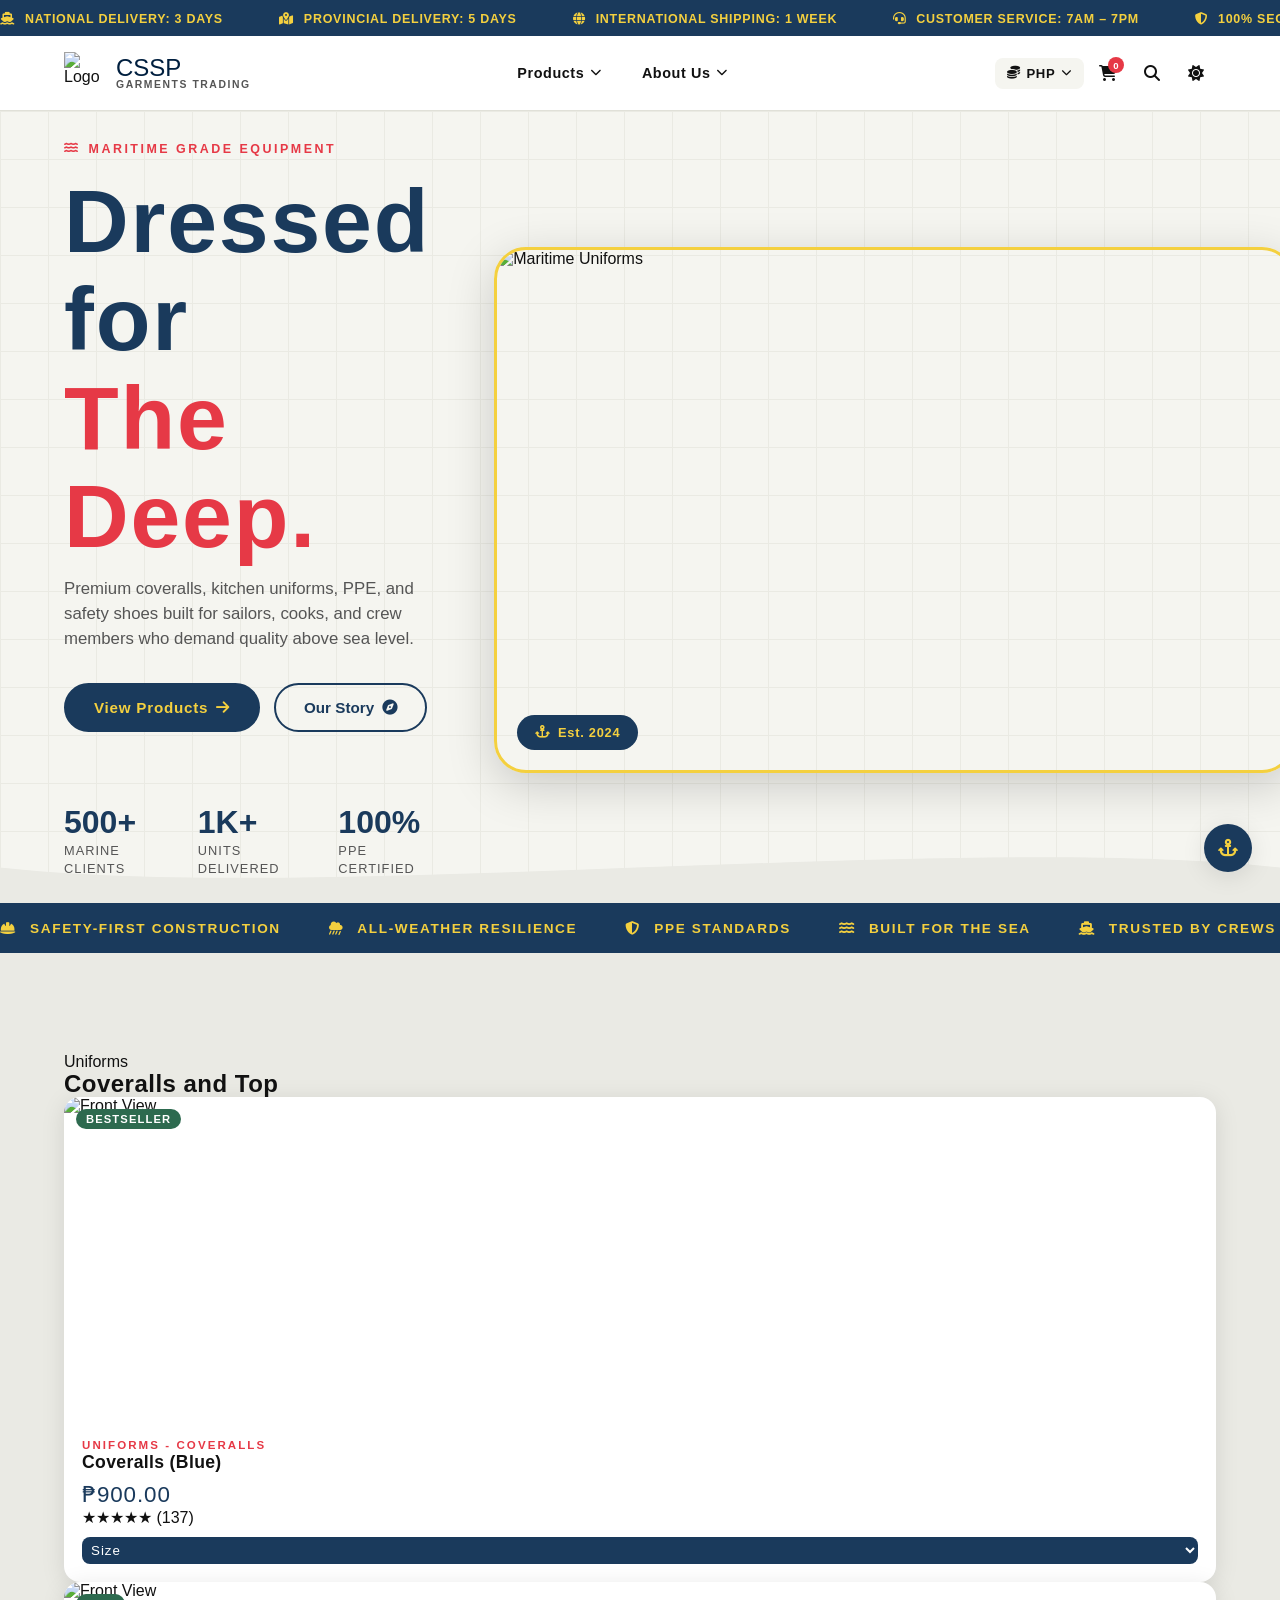
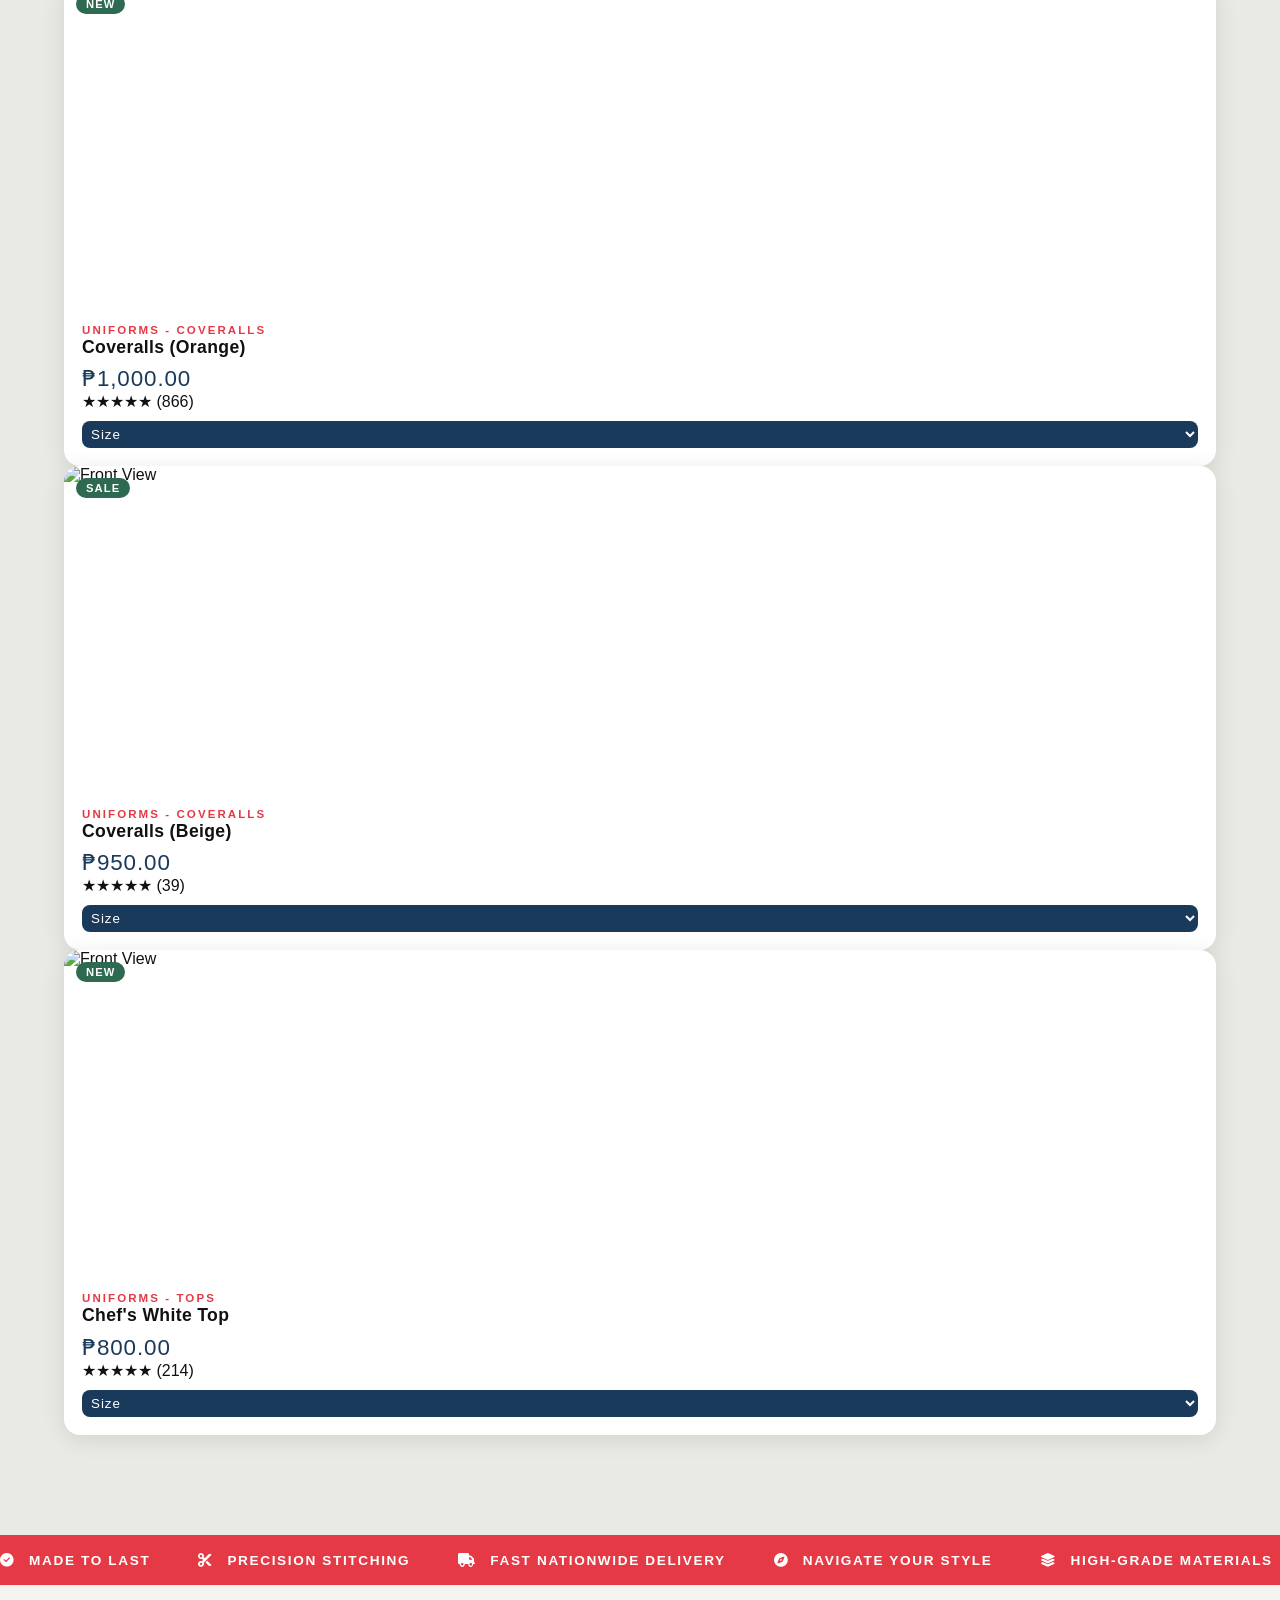
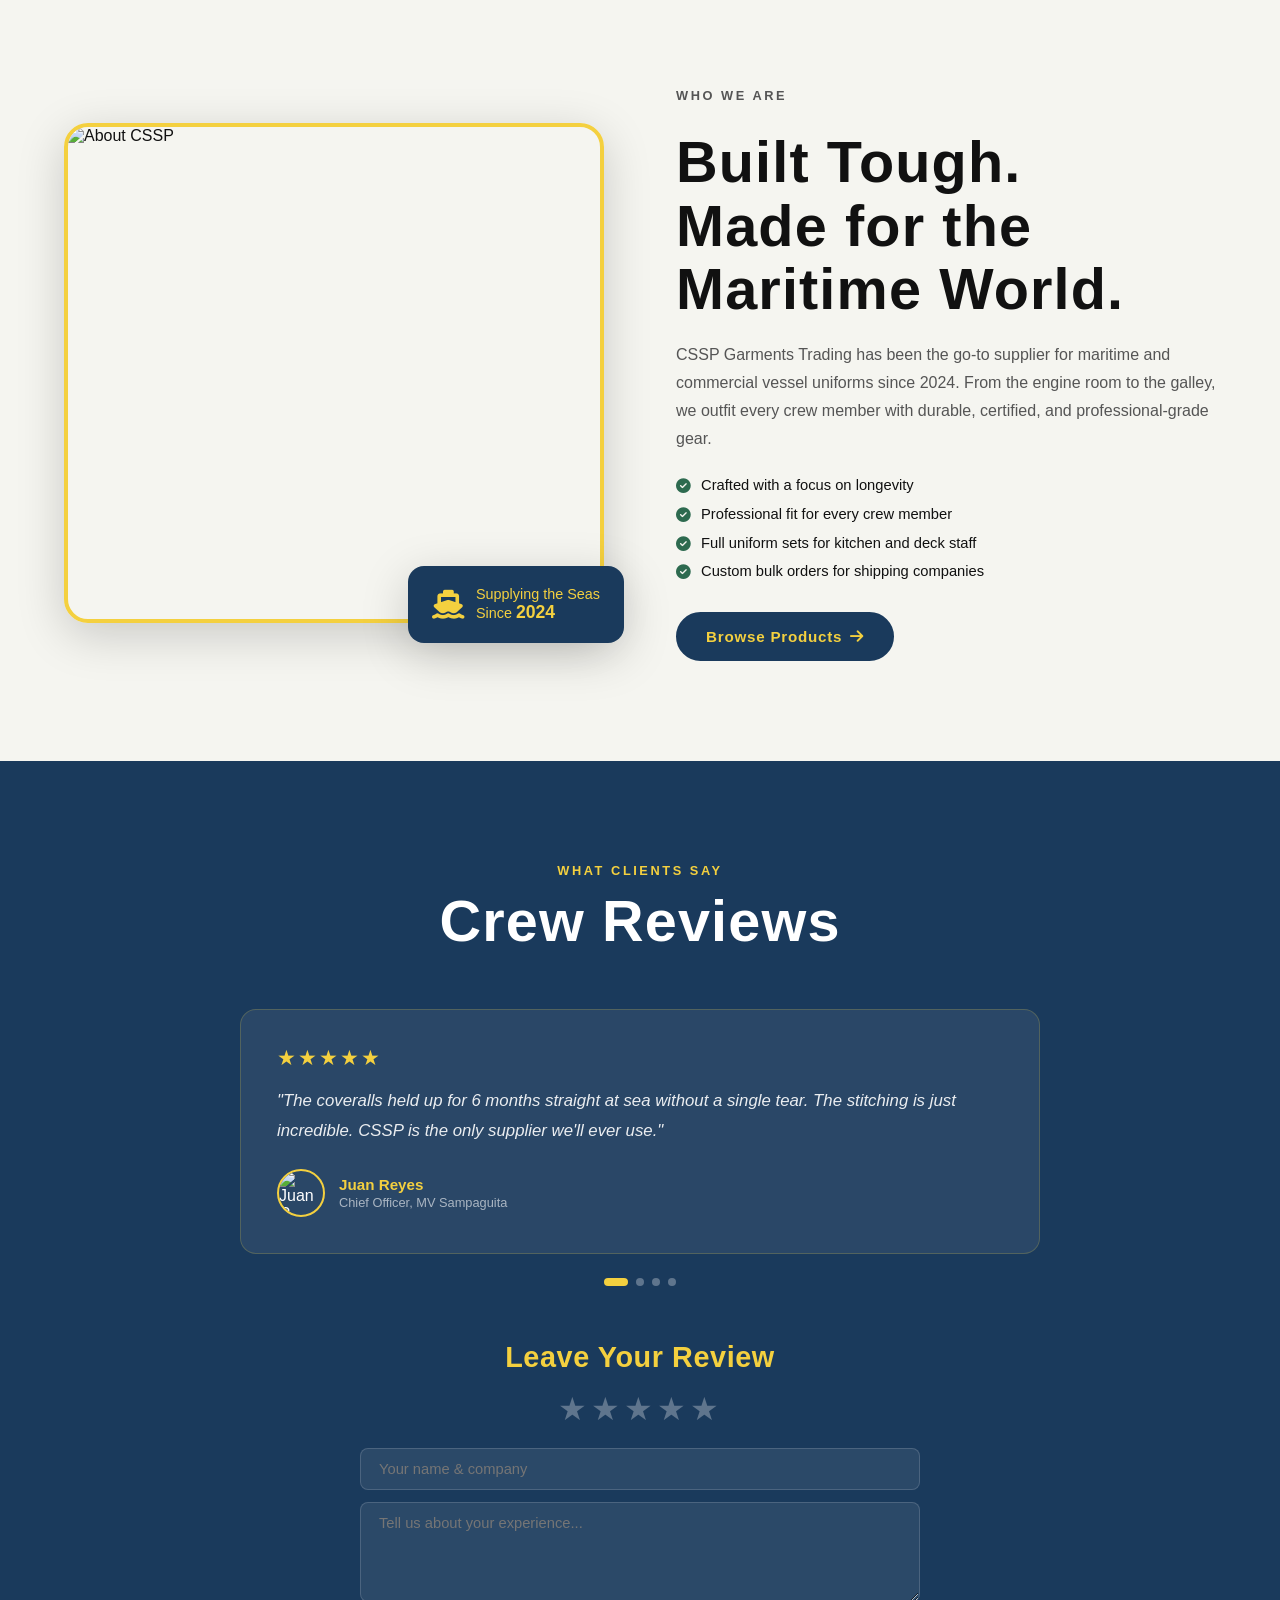
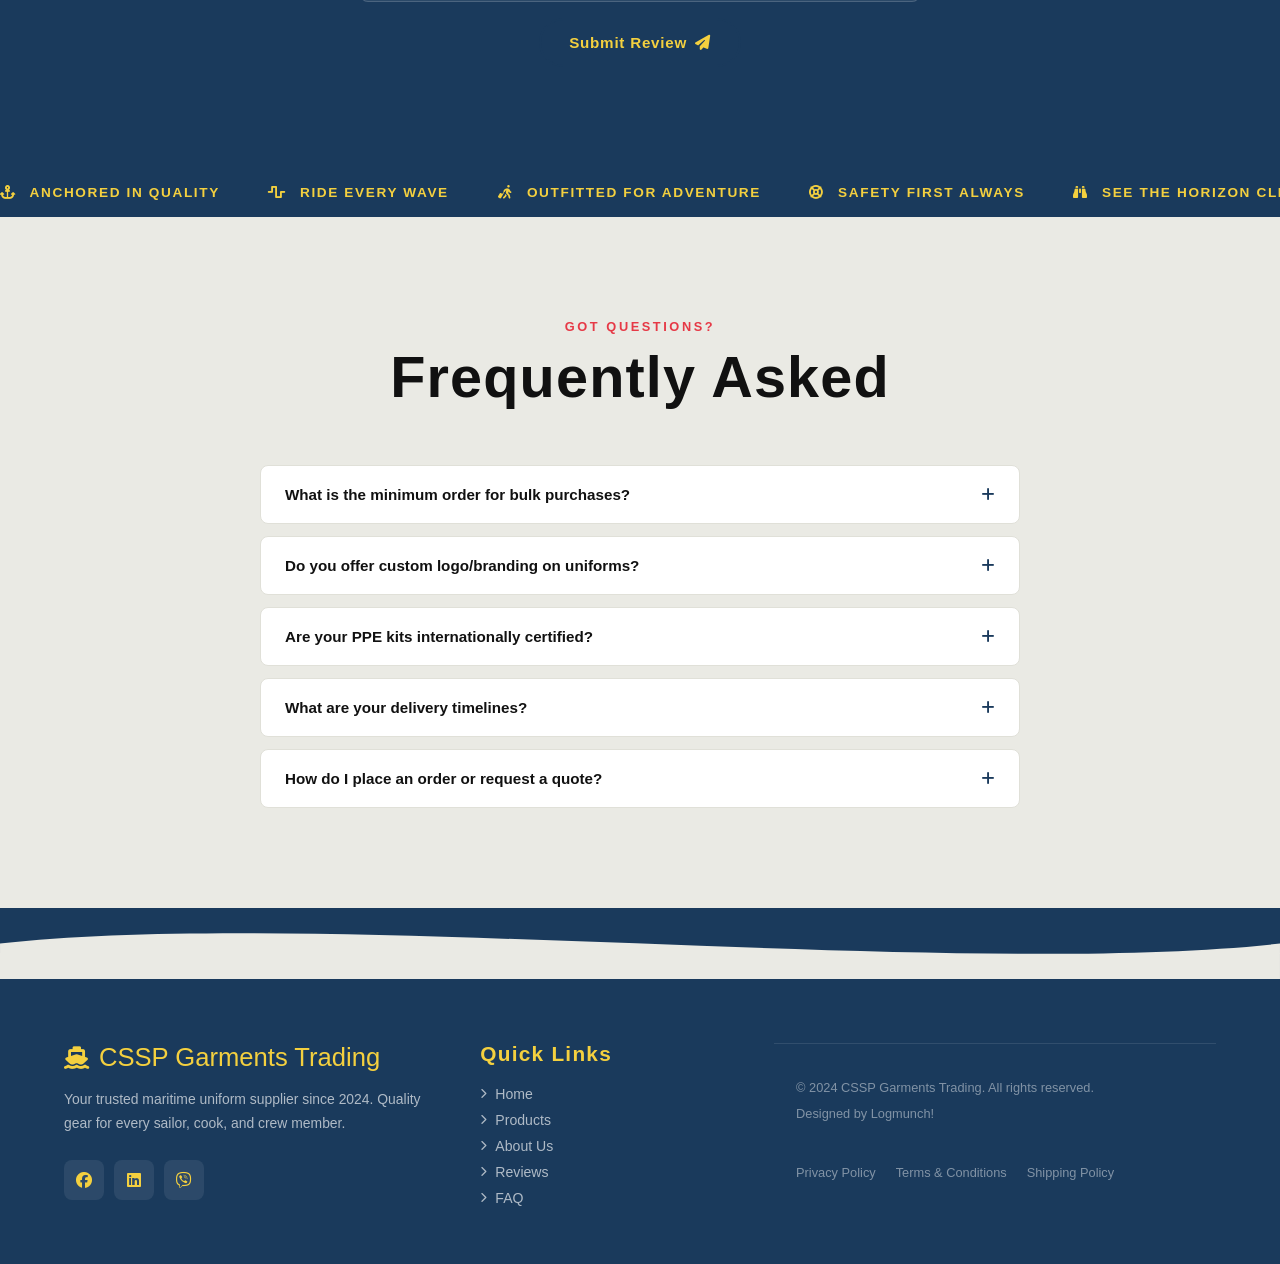
==== commit 33efda3c: "Update the ticker" ====
--- a/Index.html
+++ b/Index.html
@@ -171,7 +171,7 @@
           <!-- INFINITE TICKER 1 -->
             <div class="section-ticker">
               <div class="ticker2-track">
-                <span><i class="fa-solid fa-helmet-safety""></i> Safety-first construction</span>
+                <span><i class="fa-solid fa-helmet-safety"></i> Safety-first construction</span>
                 <span><i class="fa-solid fa-cloud-showers-heavy"></i> All-weather resilience</span>
                 <span><i class="fa-solid fa-shield-halved"></i> PPE Standards</span>
                 <span><i class="fa-solid fa-water"></i> Built for the Sea</span>
@@ -449,12 +449,12 @@
  
                     <div class="faq-item">
                       <button class="faq-q">Do you offer custom logo/branding on uniforms? <i class="fa-solid fa-plus faq-icon"></i></button>
-                        <div class="faq-a"><p>Yes! We offer embroidery and screen printing for company logos on all uniform types. </p></div>
+                        <div class="faq-a"><p>Yes! We offer embroidery and screen printing for company logos on all uniform types. Lead time for custom orders is 5–10 business days depending on quantity.</p></div>
                     </div>
  
                     <div class="faq-item">
-                      <button class="faq-q">Is your safety gear reliable for maritime use? <i class="fa-solid fa-plus faq-icon"></i></button>
-                        <div class="faq-a"><p>Yes, your safety is our priority. Our gear is specifically selected to meet maritime safety needs and follows standard offshore requirements. We ensure every piece of equipment is durable and ready for the rigors of the sea.</p></div>
+                      <button class="faq-q">Are your PPE kits internationally certified? <i class="fa-solid fa-plus faq-icon"></i></button>
+                        <div class="faq-a"><p>All PPE products carry ISO and DOLE certifications. We also supply gear compliant with SOLAS (Safety of Life at Sea) maritime regulations.</p></div>
                     </div>
  
                     <div class="faq-item">
@@ -464,7 +464,7 @@
  
                     <div class="faq-item">
                       <button class="faq-q">How do I place an order or request a quote? <i class="fa-solid fa-plus faq-icon"></i></button>
-                        <div class="faq-a"><p>You can use the Contact form below, email us at <strong>orders@csspgarments.com</strong>, or call us at <strong>+63 0922 653 7181</strong> between 7AM – 7PM daily.</p></div>
+                        <div class="faq-a"><p>You can use the Contact form below, email us at <strong>orders@csspgarments.com</strong>, or call us at <strong>+63 912 345 6789</strong> between 7AM – 7PM daily.</p></div>
                     </div>
  
                   </div>
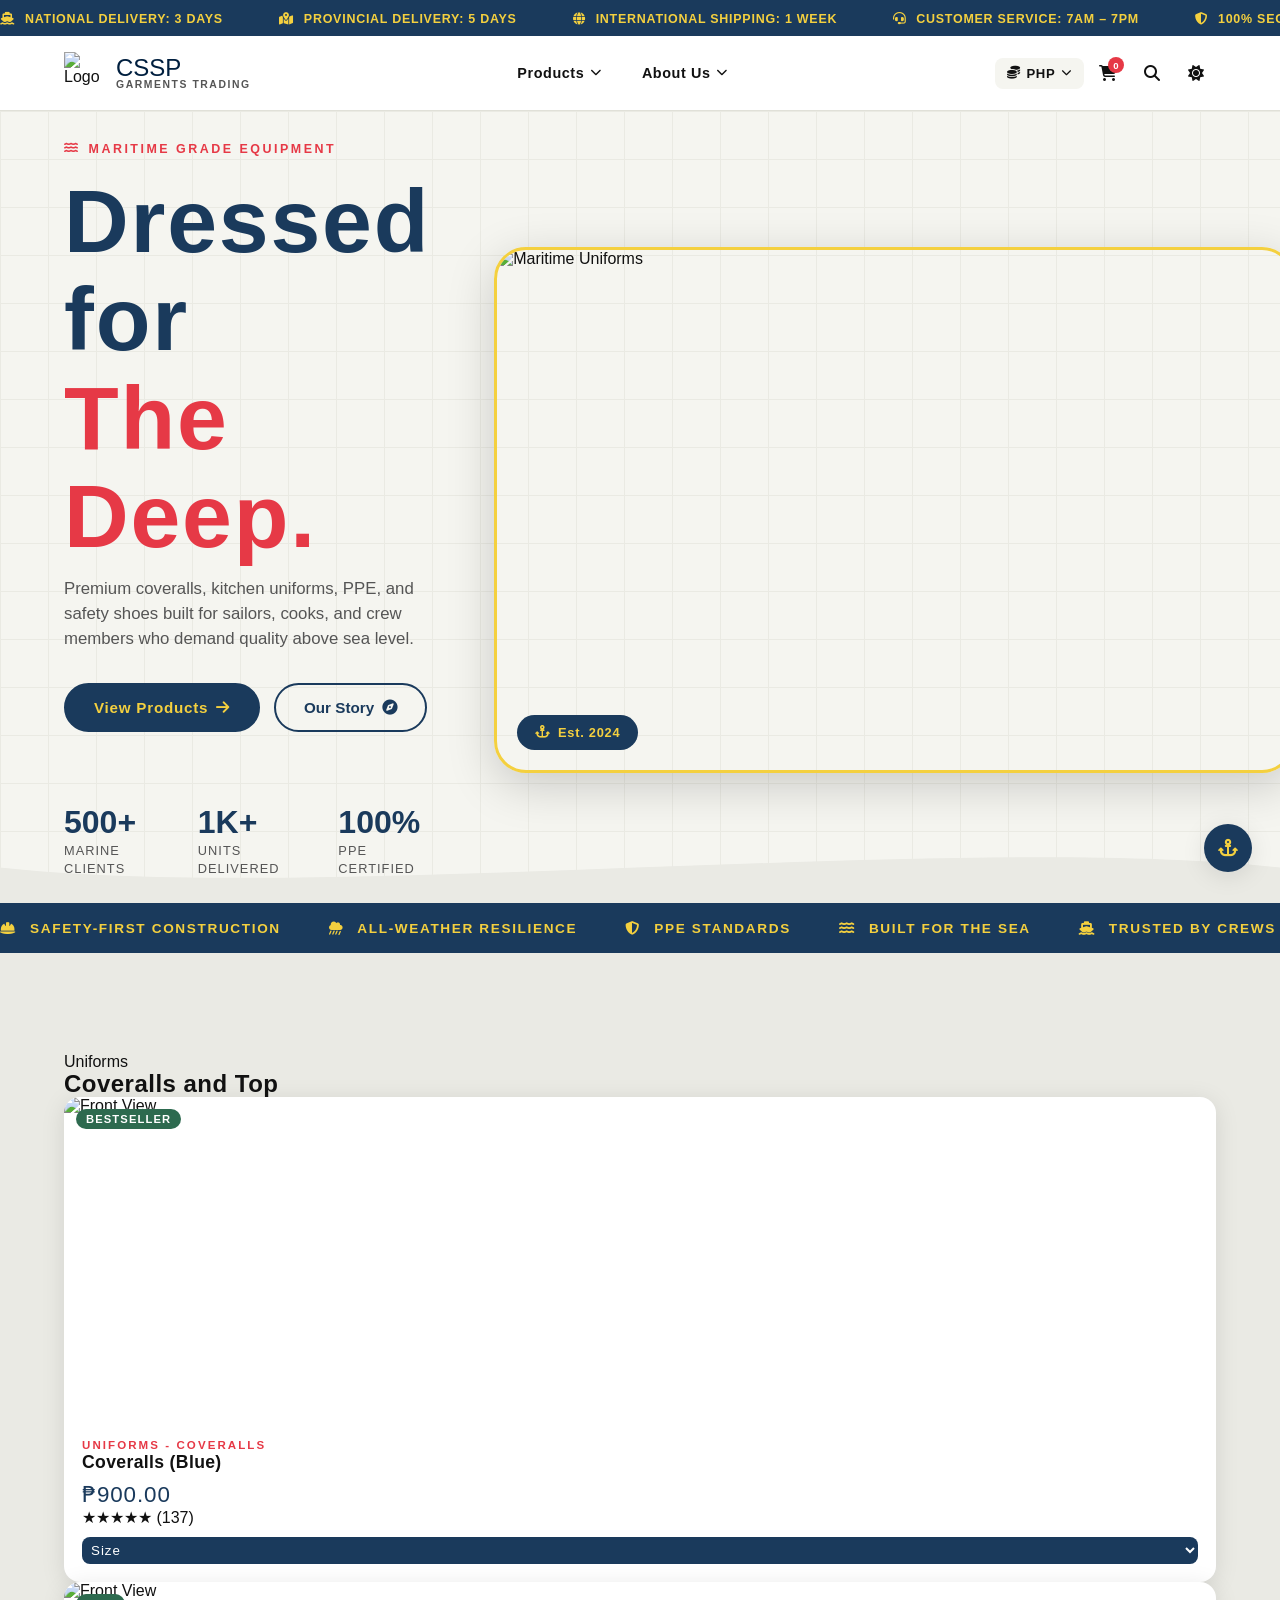
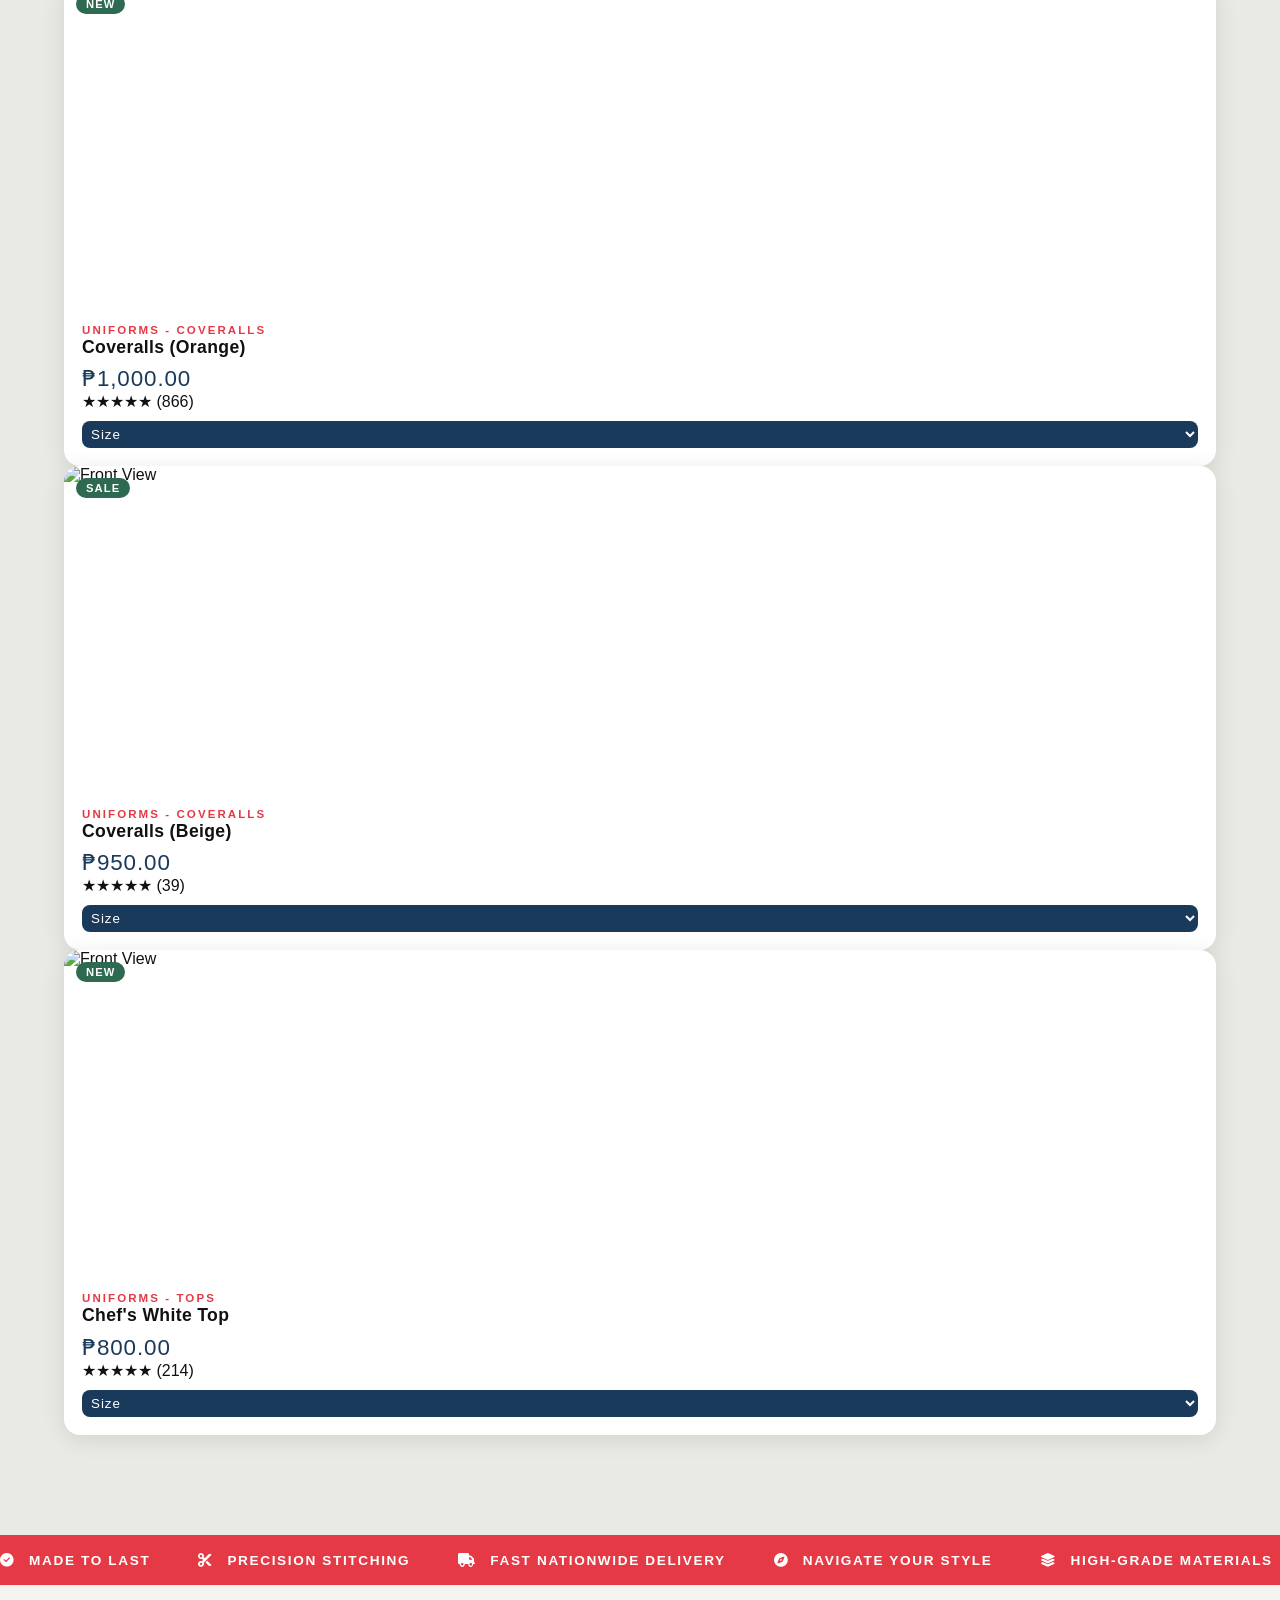
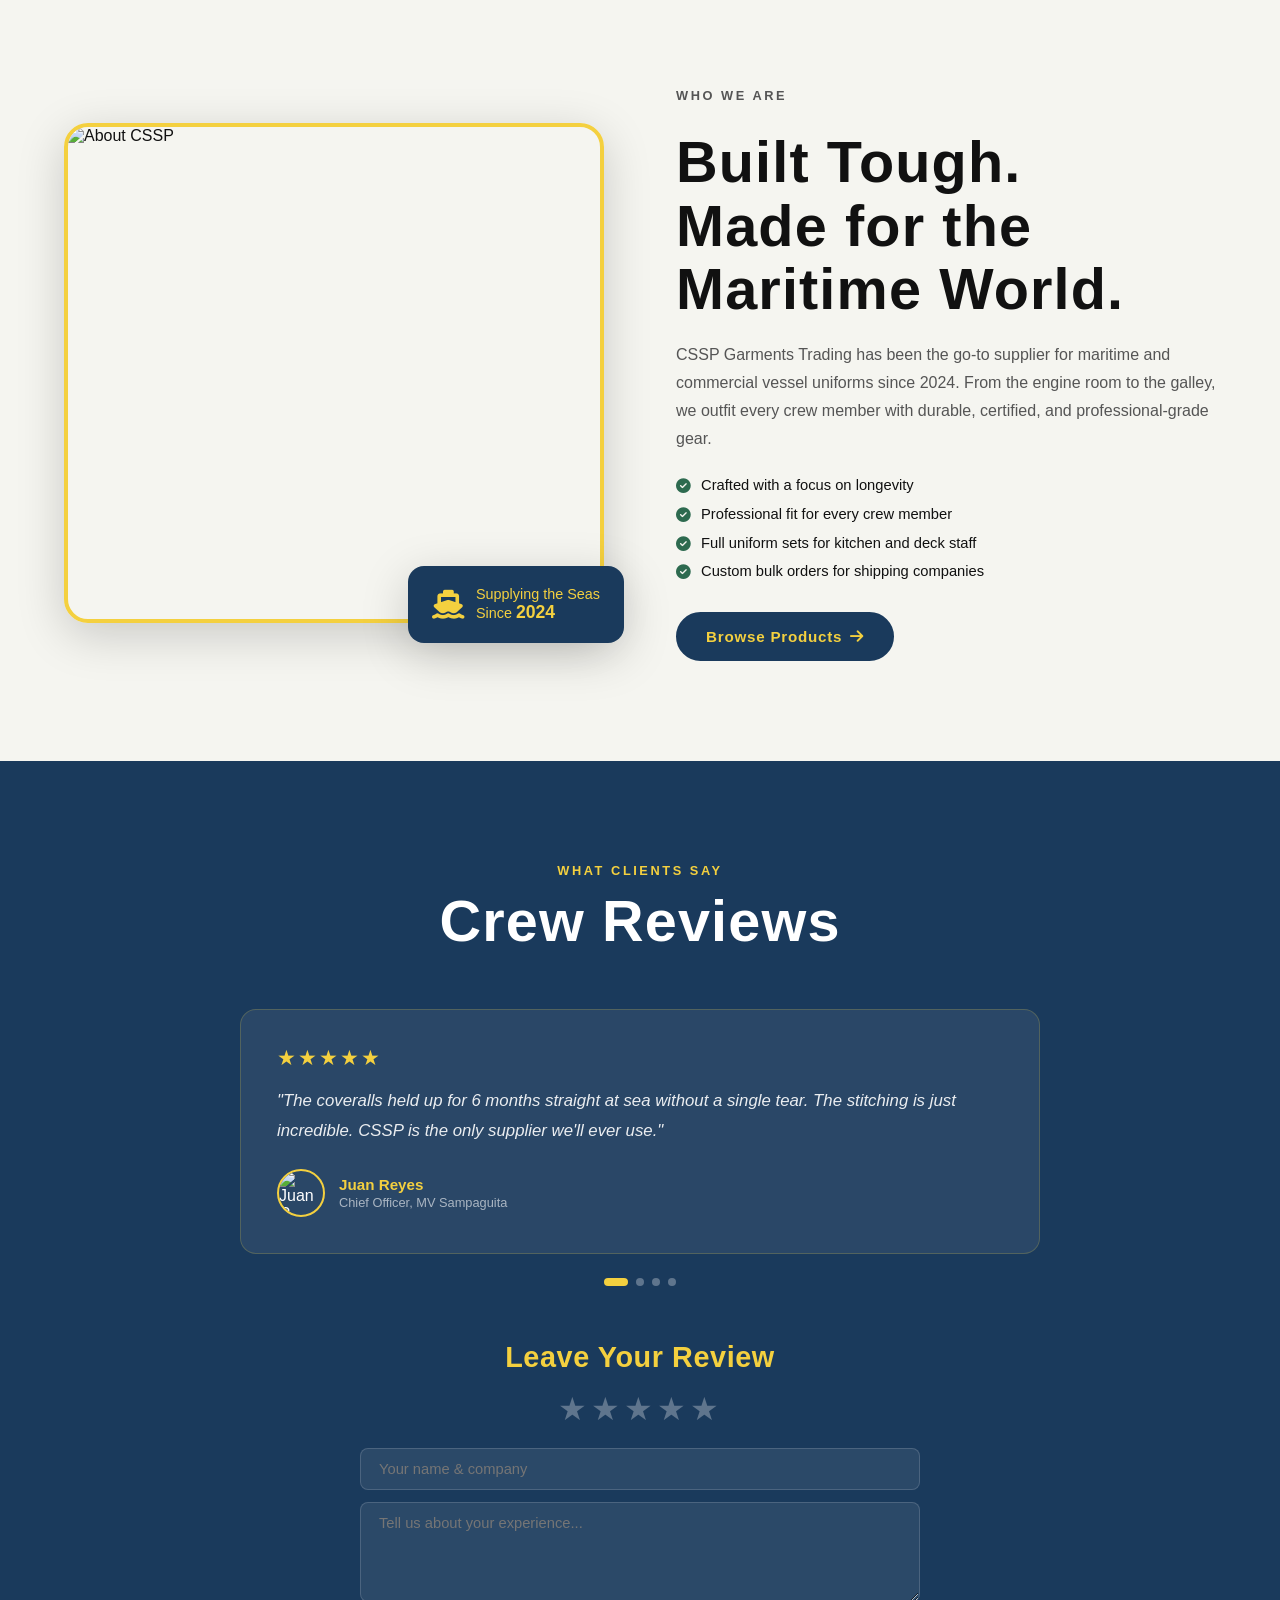
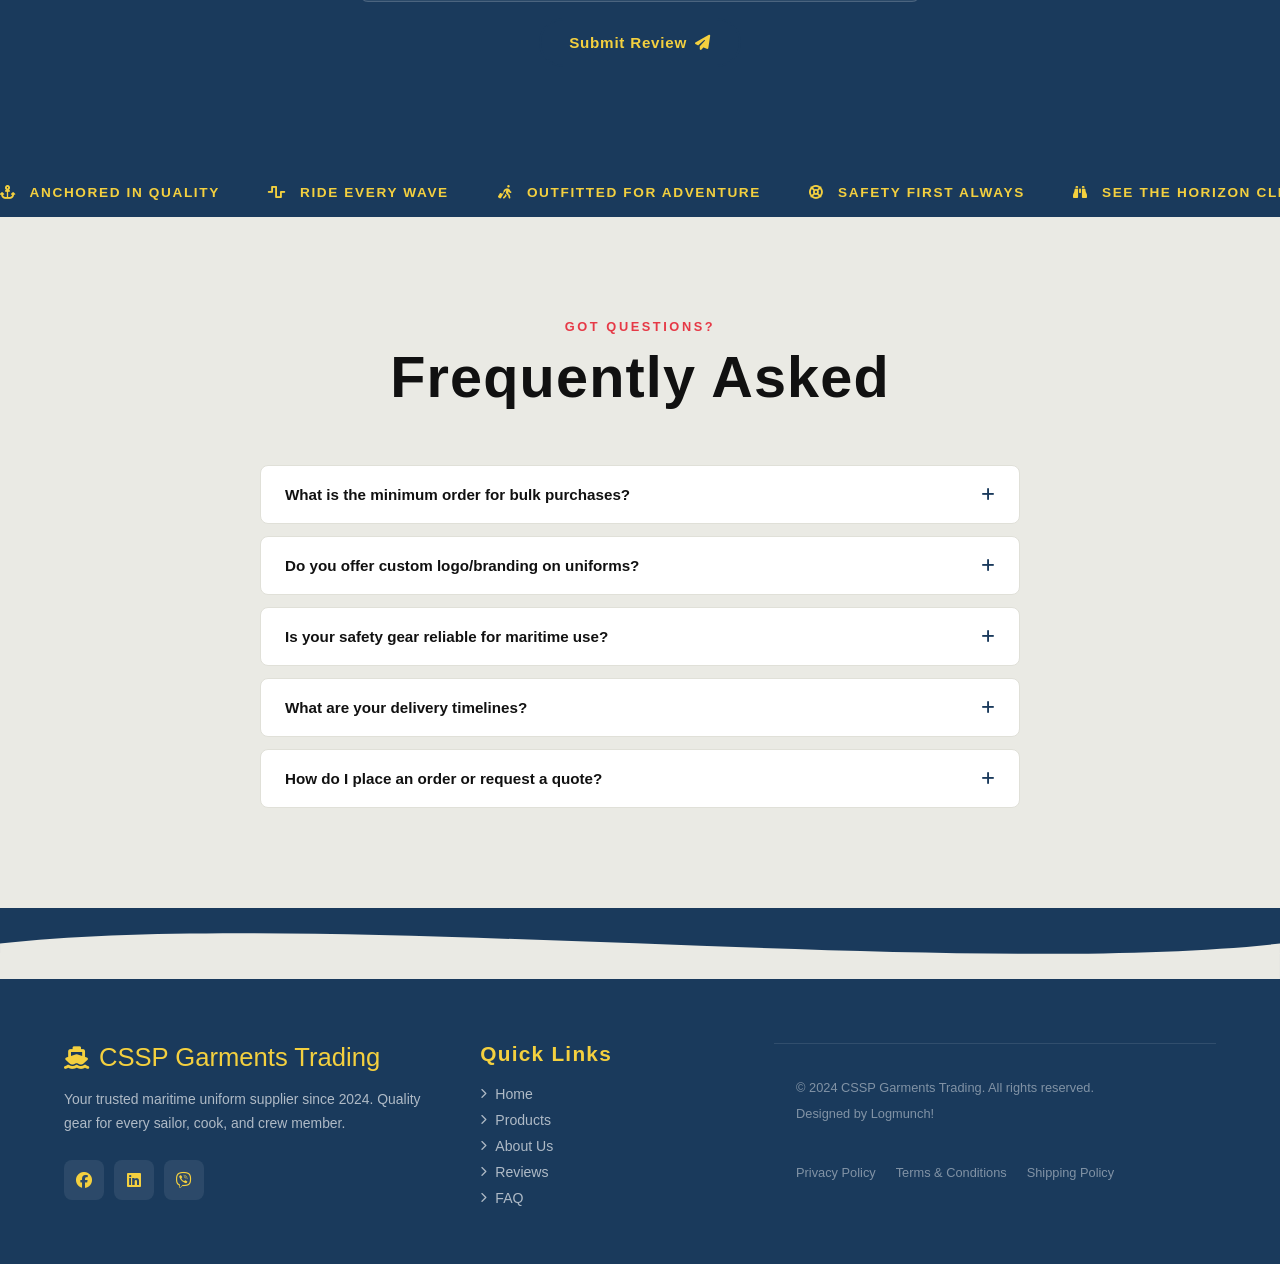
==== commit c1511c03: "Merge branch 'main' of https://github.com/loragabrielle/WBDV111_MidtermLabExam-CSSP-Garments-Trading" ====
--- a/Index.html
+++ b/Index.html
@@ -449,12 +449,12 @@
  
                     <div class="faq-item">
                       <button class="faq-q">Do you offer custom logo/branding on uniforms? <i class="fa-solid fa-plus faq-icon"></i></button>
-                        <div class="faq-a"><p>Yes! We offer embroidery and screen printing for company logos on all uniform types. Lead time for custom orders is 5–10 business days depending on quantity.</p></div>
+                        <div class="faq-a"><p>Yes! We offer embroidery and screen printing for company logos on all uniform types. </p></div>
                     </div>
  
                     <div class="faq-item">
-                      <button class="faq-q">Are your PPE kits internationally certified? <i class="fa-solid fa-plus faq-icon"></i></button>
-                        <div class="faq-a"><p>All PPE products carry ISO and DOLE certifications. We also supply gear compliant with SOLAS (Safety of Life at Sea) maritime regulations.</p></div>
+                      <button class="faq-q">Is your safety gear reliable for maritime use? <i class="fa-solid fa-plus faq-icon"></i></button>
+                        <div class="faq-a"><p>Yes, your safety is our priority. Our gear is specifically selected to meet maritime safety needs and follows standard offshore requirements. We ensure every piece of equipment is durable and ready for the rigors of the sea.</p></div>
                     </div>
  
                     <div class="faq-item">
@@ -464,7 +464,7 @@
  
                     <div class="faq-item">
                       <button class="faq-q">How do I place an order or request a quote? <i class="fa-solid fa-plus faq-icon"></i></button>
-                        <div class="faq-a"><p>You can use the Contact form below, email us at <strong>orders@csspgarments.com</strong>, or call us at <strong>+63 912 345 6789</strong> between 7AM – 7PM daily.</p></div>
+                        <div class="faq-a"><p>You can use the Contact form below, email us at <strong>orders@csspgarments.com</strong>, or call us at <strong>+63 0922 653 7181</strong> between 7AM – 7PM daily.</p></div>
                     </div>
  
                   </div>
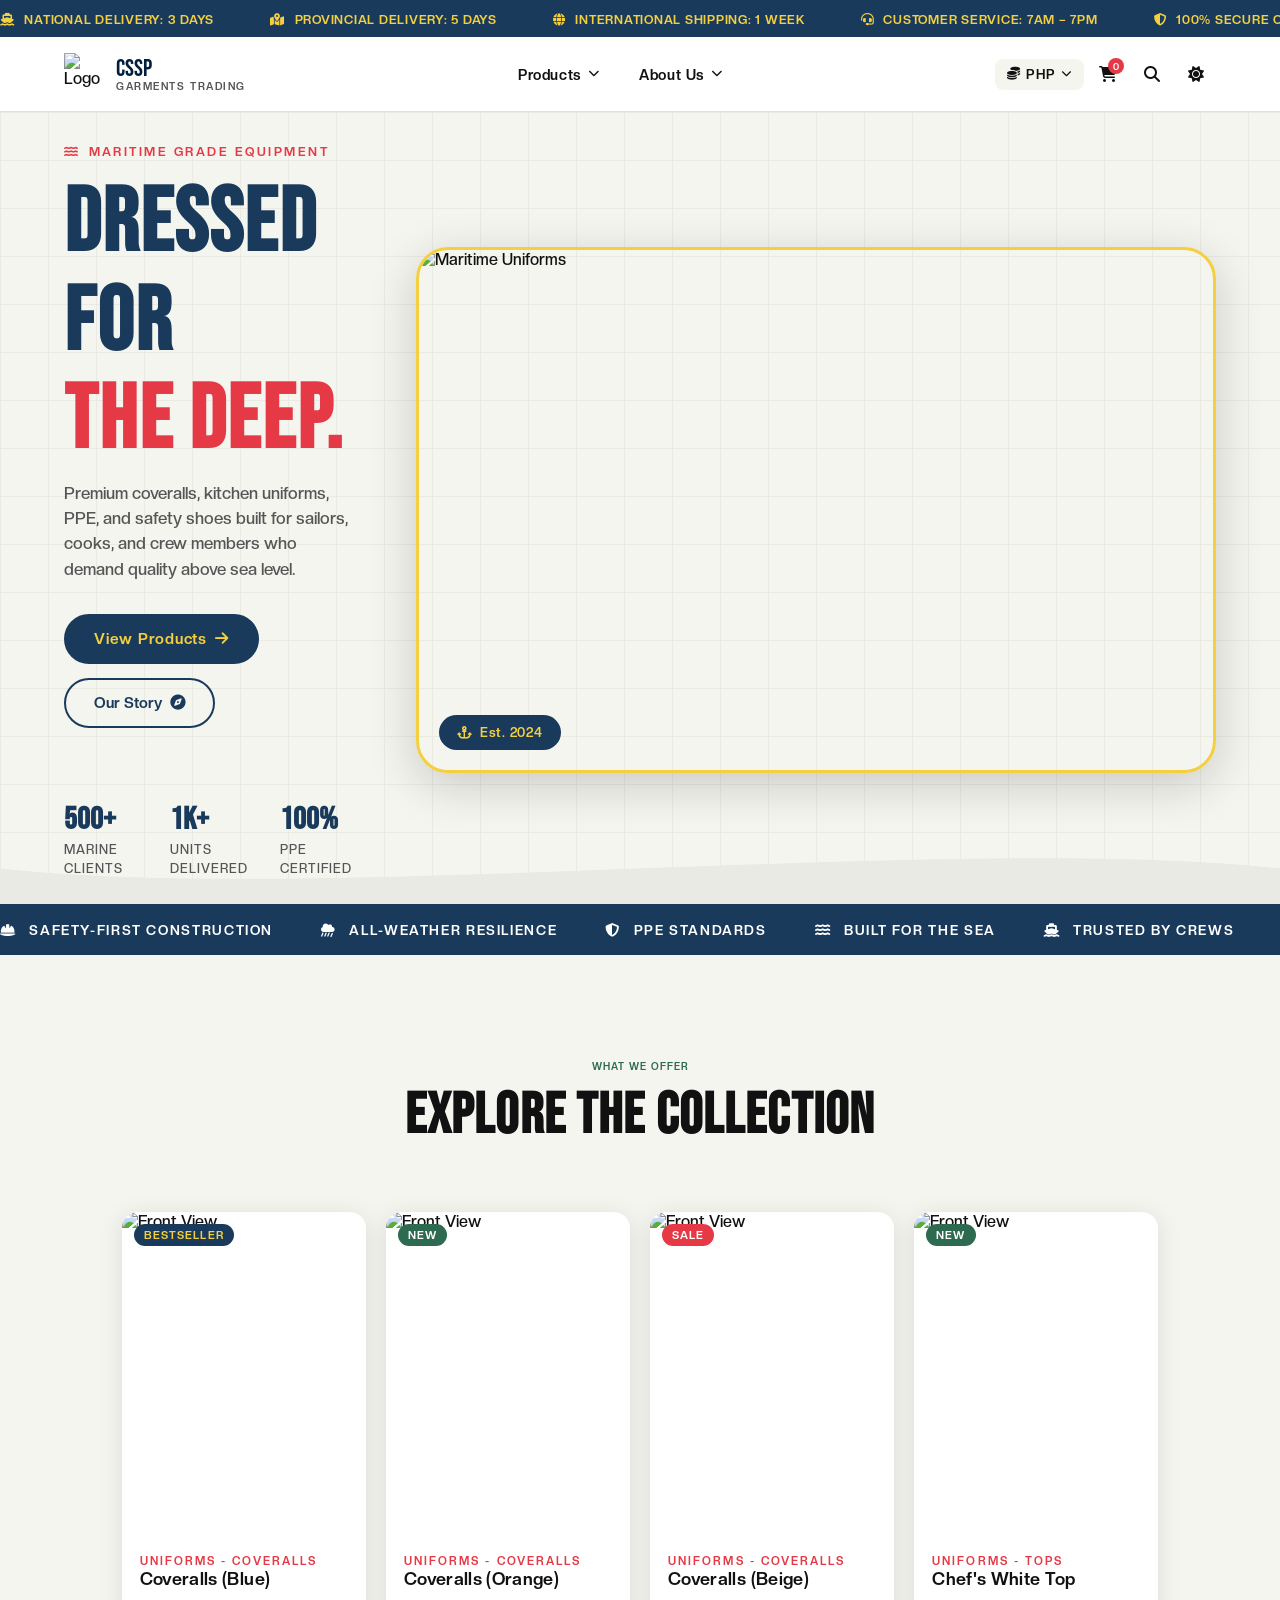
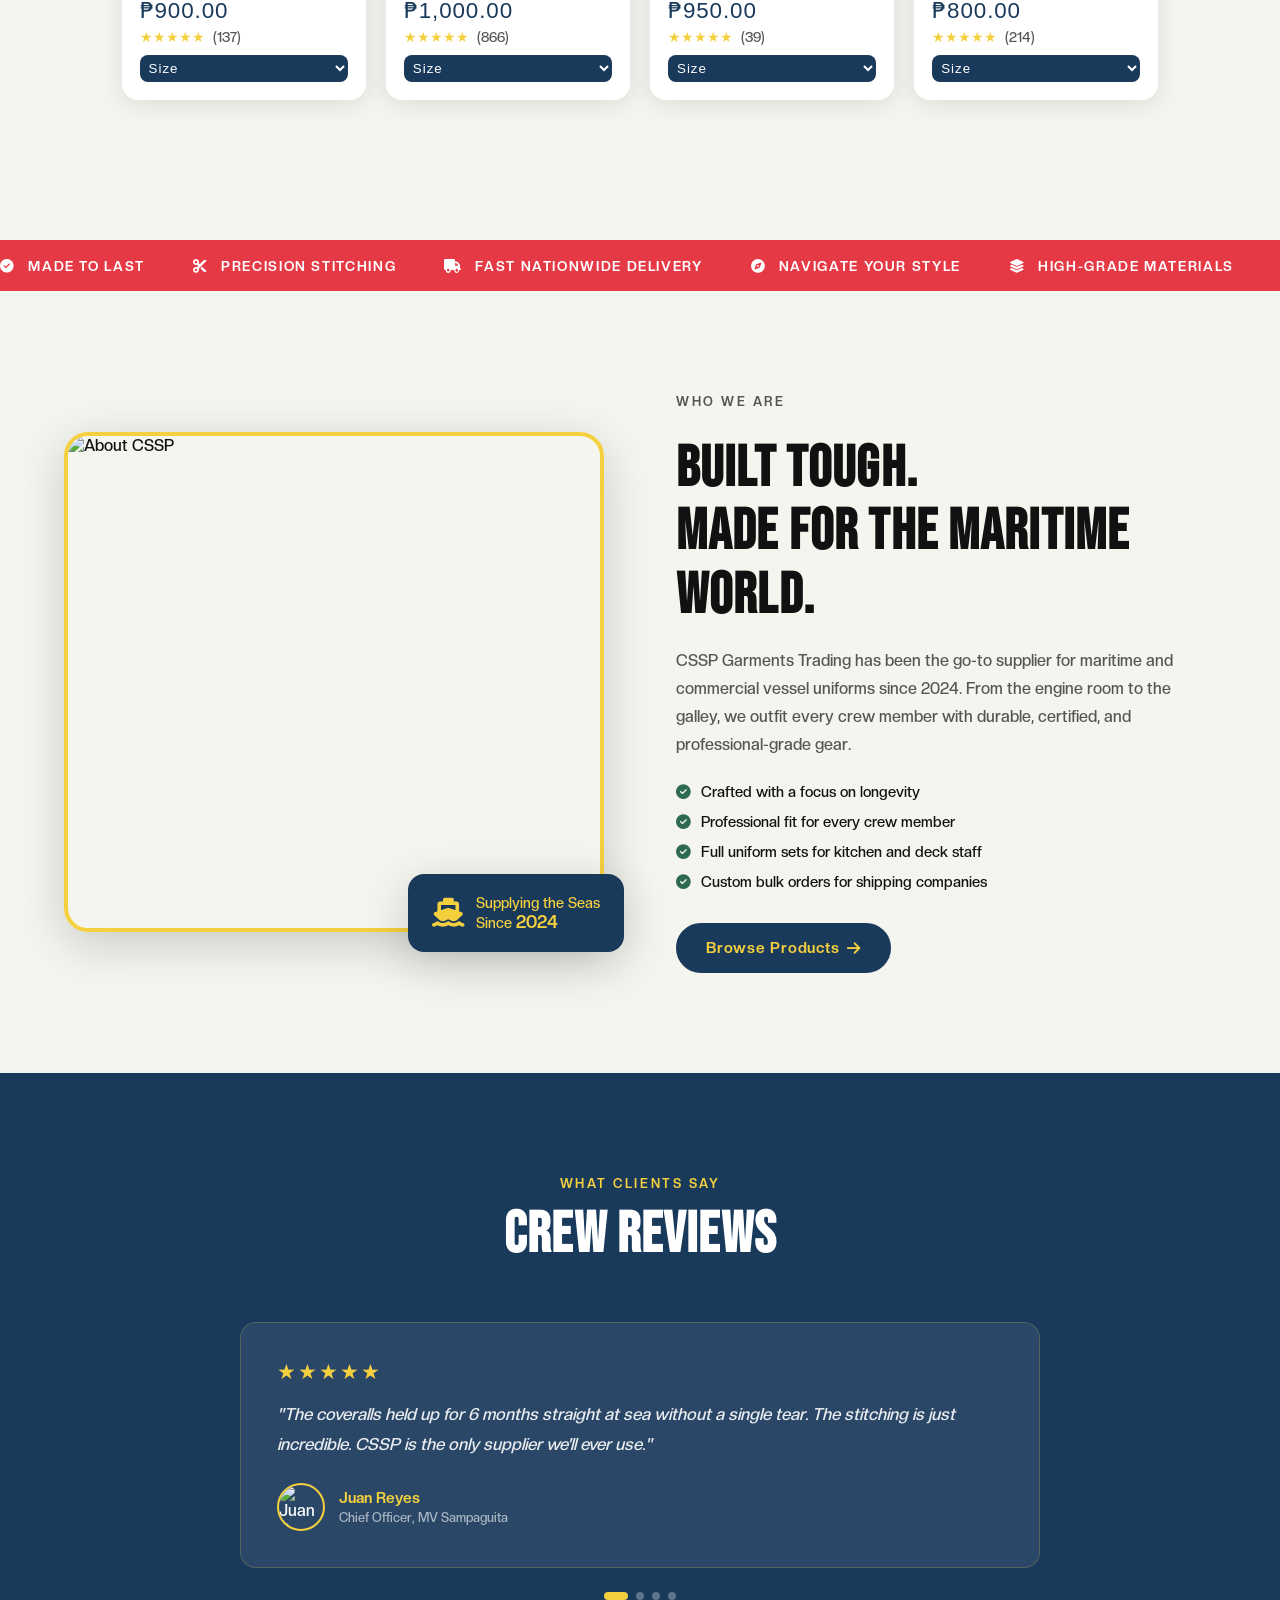
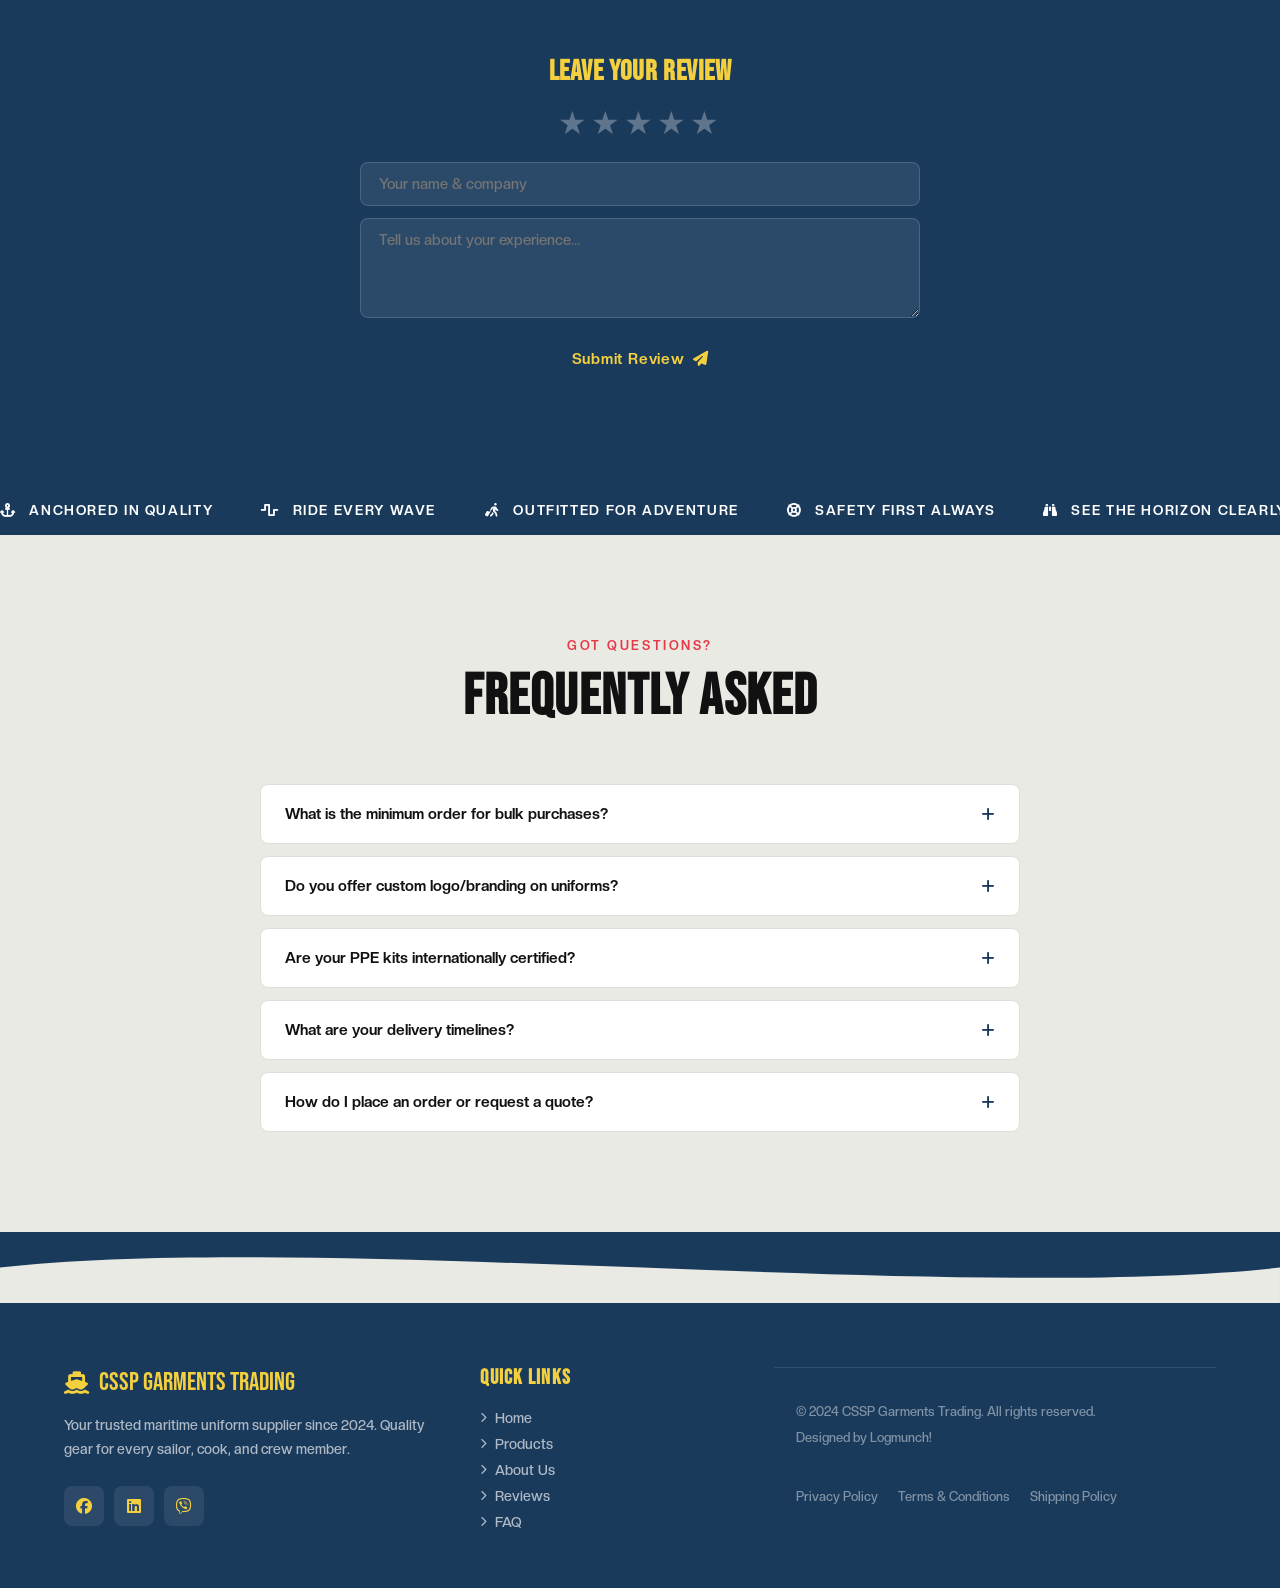
==== commit 5c3a6db3: "Update the site content" ====
--- a/Index.html
+++ b/Index.html
@@ -4,12 +4,10 @@
   <meta charset="UTF-8" />
   <meta name="viewport" content="width=device-width, initial-scale=1.0" />
   <title>CSSP Garments Trading</title>
-  
+  <link rel="icon" href="./Assets/CSSP LOGO.png">
   <!-- fontawesome for icons -->
   <link rel="stylesheet" href="https://cdnjs.cloudflare.com/ajax/libs/font-awesome/6.5.0/css/all.min.css" /> 
-  <link rel="stylesheet" href="CSS Files/Index_Style.css" />
-
-  <link rel="icon" type="image/png" href="Assets/logo-light-text.png">
+  <link rel="stylesheet" href="./CSS Files/Index_Style.css" />
 </head>
 <body>
  
@@ -33,8 +31,8 @@
       <!-- logo -->
       <a href="Index.html" class="logo-wrap">
         <div class="logo-icon">
-          <img src="Assets/logo-light-text.png" class="logo-img light-logo" alt="Logo">
-          <img src="Assets/logo-dark-text.png" class="logo-img dark-logo" alt="Logo">
+          <img src="./Assets/logo-light-text.png" class="logo-img light-logo" alt="Logo">
+          <img src="./Assets/logo-dark-text.png" class="logo-img dark-logo" alt="Logo">
         </div>
           <div class="logo-text">CSSP<span>Garments&nbsp;Trading</span></div>
         </a>
@@ -42,7 +40,7 @@
           <nav class="main-nav" id="mainNav">
             <ul class="nav-list">
             <li class="nav-item has-mega">
-              <a href="./Products.html" class="nav-link">Products <i class="fa-solid fa-chevron-down nav-caret"></i></a>
+              <a href="#" class="nav-link">Products <i class="fa-solid fa-chevron-down nav-caret"></i></a>
                 <div class="mega-menu">
                   <div class="mega-inner">
                     <div class="mega-col">
@@ -67,14 +65,14 @@
 
           <!-- about us mega menu -->
           <li class="nav-item has-mega">
-            <a href="./AboutUs.html" class="nav-link">About Us <i class="fa-solid fa-chevron-down nav-caret"></i></a>
+            <a href="#" class="nav-link">About Us <i class="fa-solid fa-chevron-down nav-caret"></i></a>
             <div class="mega-menu">
               <div class="mega-inner">
                 <div class="mega-col">
                   <p class="mega-label">Company</p>
-                  <a href="./AboutUs.html" class="mega-item text-only"><i class="fa-solid fa-anchor"></i> Our Story</a>
-                  <a href="./AboutUs.html" class="mega-item text-only"><i class="fa-solid fa-users"></i> Our Team</a>
-                  <a href="./AboutUs.html" class="mega-item text-only"><i class="fa-solid fa-house"></i> Location</a>
+                  <a href="./AboutUs.html#history" class="mega-item text-only"><i class="fa-solid fa-anchor"></i> Our Story</a>
+                  <a href="./AboutUs.html#people" class="mega-item text-only"><i class="fa-solid fa-users"></i> Our Team</a>
+                  <a href="./AboutUs.html#tailor" class="mega-item text-only"><i class="fa-solid fa-house"></i> Location</a>
                 </div>
                 <div class="mega-col">
                   <p class="mega-label">Support</p>
@@ -156,7 +154,7 @@
       
           <div class="hero-image-wrap">
               <div class="hero-image-frame">
-                <img src="./hero-area image.JPG" alt="Maritime Uniforms" class="hero-img" />
+                <img src="./Assets/Index/hero-area image.JPG" alt="Maritime Uniforms" class="hero-img" />
                 <div class="hero-badge"><i class="fa-solid fa-anchor"></i><span>Est. 2024</span></div>
                 </div>
               </div>
@@ -171,7 +169,7 @@
           <!-- INFINITE TICKER 1 -->
             <div class="section-ticker">
               <div class="ticker2-track">
-                <span><i class="fa-solid fa-helmet-safety"></i> Safety-first construction</span>
+                <span><i class="fa-solid fa-helmet-safety""></i> Safety-first construction</span>
                 <span><i class="fa-solid fa-cloud-showers-heavy"></i> All-weather resilience</span>
                 <span><i class="fa-solid fa-shield-halved"></i> PPE Standards</span>
                 <span><i class="fa-solid fa-water"></i> Built for the Sea</span>
@@ -186,10 +184,12 @@
               </div>
             </div>
  
-          <section class="products" id="collection">
+          <!-- PRODUCTS/EXPLORE COLLECTION -->
+        
+        <section class="products" id="collection">
             <div class="section-header-product">
-                <span class="section-sub-product">Uniforms</span>
-                <h2 class="section-title-product">Coveralls and Top</h2>
+                <span class="section-sub-product">WHAT WE OFFER</span>
+                <h2 class="section-title-product">EXPLORE THE COLLECTION</h2>
             </div>
 
             <div class="product-grid-product">
@@ -198,7 +198,7 @@
                         <img src="Assets/Products/UNI-PR1-Front-Coverall (Blue).JPG" class="img-front" alt="Front View">
                         <img src="Assets/Products/UNI-PR1-Back-Coverall (Blue).JPG" class="img-back" alt="Back View">
                         <div class="card-badges">
-                            <span class="badge-tag new">Bestseller</span>
+                            <span class="badge-tag bestseller">Bestseller</span>
                         </div>
                         <button class="quick-add" onclick="addToCart()">
                             <i class="fa-solid fa-plus"></i> Quick Add
@@ -207,7 +207,7 @@
                     <div class="card-info">
                         <span class="card-category">Uniforms - Coveralls</span>
                         <h3 class="card-name">Coveralls (Blue)</h3>
-                        <div class="card-price " data-base="900.00">₱900.00</div>
+                        <div class="card-price data-base="900.00">₱900.00</div>
                         <div class="rating">★★★★★ <span>(137)</span></div>
                         
                         <select class="size-select" style="width: 100%; margin-top: 10px; padding: 5px; border-radius: 8px;">
@@ -222,8 +222,8 @@
                 </div> 
                 <div class="product-card">
                     <div class="card-image-wrap"> 
-                        <img src="https://github.com/loragabrielle/WBDV111_MidtermLabExam-CSSPGarmentsTrading/blob/main/Assets/Products/(pr)%20IMG_1296.JPG" class="img-front" alt="Front View">
-                        <img src="https://github.com/loragabrielle/WBDV111_MidtermLabExam-CSSPGarmentsTrading/blob/main/Assets/Products/(pr)%20IMG_1296.JPG" class="img-back" alt="Back View">
+                        <img src="Assets/Products/UNI-PR2-Front-Coverall (Orange).JPG" class="img-front" alt="Front View">
+                        <img src="Assets/Products/UNI-PR2-Back-Coverall (Orange).JPG" class="img-back" alt="Back View">
                         <div class="card-badges">
                             <span class="badge-tag new">New</span>
                         </div>
@@ -249,10 +249,10 @@
                 </div> 
                 <div class="product-card">
                     <div class="card-image-wrap"> 
-                        <img src="https://github.com/loragabrielle/WBDV111_MidtermLabExam-CSSPGarmentsTrading/blob/main/Assets/Products/(pr)%20IMG_1297.JPG" class="img-front" alt="Front View">
-                        <img src="https://github.com/loragabrielle/WBDV111_MidtermLabExam-CSSPGarmentsTrading/blob/main/Assets/Products/(pr)%20IMG_1297.JPG" class="img-back" alt="Back View">
+                        <img src="Assets/Products/UNI-PR3-Front-Coverall (Beige).JPG" class="img-front" alt="Front View">
+                        <img src="Assets/Products/UNI-PR3-Back-Coverall (Beige).JPG" class="img-back" alt="Back View">
                         <div class="card-badges">
-                            <span class="badge-tag new">Sale</span>
+                            <span class="badge-tag sale">Sale</span>
                         </div>
                         <button class="quick-add" onclick="addToCart()">
                             <i class="fa-solid fa-plus"></i> Quick Add
@@ -276,8 +276,8 @@
                 </div> 
                 <div class="product-card">
                     <div class="card-image-wrap"> 
-                        <img src="https://github.com/loragabrielle/WBDV111_MidtermLabExam-CSSPGarmentsTrading/blob/main/Assets/Products/(pr)%20IMG_1298.JPG" class="img-front" alt="Front View">
-                        <img src="https://github.com/loragabrielle/WBDV111_MidtermLabExam-CSSPGarmentsTrading/blob/main/Assets/Products/(pr)%20IMG_1298.JPG" class="img-back" alt="Back View">
+                        <img src="Assets/Products/UNI-PR4-Front-Coverall (Chef's).JPG" class="img-front" alt="Front View">
+                        <img src="Assets/Products/UNI-PR4-Back-Coverall (Chef's).JPG" class="img-back" alt="Back View">
                         <div class="card-badges">
                             <span class="badge-tag new">New</span>
                         </div>
@@ -326,7 +326,7 @@
             <section class="about" id="about">
               <div class="about-inner">
                 <div class="about-image">
-                  <img src="./about image.JPG" alt="About CSSP" />
+                  <img src="./Assets/Index/about image.JPG" alt="About CSSP" />
                     <div class="about-float-card">
                       <i class="fa-solid fa-ship"></i>
                         <p>Supplying the Seas<br>Since <strong>2024</strong></p>
@@ -449,12 +449,12 @@
  
                     <div class="faq-item">
                       <button class="faq-q">Do you offer custom logo/branding on uniforms? <i class="fa-solid fa-plus faq-icon"></i></button>
-                        <div class="faq-a"><p>Yes! We offer embroidery and screen printing for company logos on all uniform types. </p></div>
+                        <div class="faq-a"><p>Yes! We offer embroidery and screen printing for company logos on all uniform types. Lead time for custom orders is 5–10 business days depending on quantity.</p></div>
                     </div>
  
                     <div class="faq-item">
-                      <button class="faq-q">Is your safety gear reliable for maritime use? <i class="fa-solid fa-plus faq-icon"></i></button>
-                        <div class="faq-a"><p>Yes, your safety is our priority. Our gear is specifically selected to meet maritime safety needs and follows standard offshore requirements. We ensure every piece of equipment is durable and ready for the rigors of the sea.</p></div>
+                      <button class="faq-q">Are your PPE kits internationally certified? <i class="fa-solid fa-plus faq-icon"></i></button>
+                        <div class="faq-a"><p>All PPE products carry ISO and DOLE certifications. We also supply gear compliant with SOLAS (Safety of Life at Sea) maritime regulations.</p></div>
                     </div>
  
                     <div class="faq-item">
@@ -464,7 +464,7 @@
  
                     <div class="faq-item">
                       <button class="faq-q">How do I place an order or request a quote? <i class="fa-solid fa-plus faq-icon"></i></button>
-                        <div class="faq-a"><p>You can use the Contact form below, email us at <strong>orders@csspgarments.com</strong>, or call us at <strong>+63 0922 653 7181</strong> between 7AM – 7PM daily.</p></div>
+                        <div class="faq-a"><p>You can use the Contact form below, email us at <strong>orders@csspgarments.com</strong>, or call us at <strong>+63 912 345 6789</strong> between 7AM – 7PM daily.</p></div>
                     </div>
  
                   </div>
@@ -518,6 +518,7 @@
                 <i class="fa-solid fa-anchor"></i>
               </button>
  
-            <script src="JS Files/Index_Script.js"></script>
+            <script src="./JS Files/Index_Script.js"></script>
     </body>
 </html>
+
--- a/CSS Files/Index_Style.css
+++ b/CSS Files/Index_Style.css
@@ -34,9 +34,9 @@
 /* "bebas neue" - heading font */
 @font-face {
   font-family: 'Bebas Neue Custom';
-  src: url('../VISUAL\ STUDIO\ CODE/Bebas\ Neue/BebasNeue-Regular.woff2') format('woff2'),
-       url('../VISUAL\ STUDIO\ CODE/Bebas\ Neue/BebasNeue-Regular.woff') format('woff'),
-       url('../VISUAL\ STUDIO\ CODE/Bebas\ Neue/BebasNeue-Regular.ttf') format('truetype');
+  src: url(../Fonts/Sarasvati/Bebas\ Neue/BebasNeue-Regular.woff2) format('woff2'),
+       url(../Fonts/Sarasvati/Bebas\ Neue/BebasNeue-Regular.woff) format('woff'),
+       url(../Fonts/Sarasvati/Bebas\ Neue/BebasNeue-Regular.ttf) format('truetype');
   font-weight: normal;
   font-style: normal;
 }
@@ -44,14 +44,14 @@
 /* "creato display" - for content font */
 @font-face {
   font-family: 'Creato Display';
-  src: url('../VISUAL\ STUDIO\ CODE/Creato Display/CreatoDisplay-Medium.otf') format('opentype');
+  src: url(../Fonts/Sarasvati/Creato\ Display/CreatoDisplay-Medium.otf) format('opentype');
   font-weight: 400; /* Regular/Medium weight */
   font-style: normal;
 }
 
 @font-face {
   font-family: 'Creato Display';
-  src: url('../VISUAL\ STUDIO\ CODE/Creato Display/CreatoDisplay-Bold.otf') format('opentype');
+  src: url(../Fonts/Sarasvati/Creato\ Display/CreatoDisplay-Bold.otf ) format('opentype');
   font-weight: 700; /* Bold weight */
   font-style: normal;
 }
@@ -101,6 +101,7 @@
   letter-spacing: 0.02em; 
   line-height: 1.1; 
 }
+
 
 /* common button styles */
 .btn-primary {
@@ -165,7 +166,6 @@
   font-weight: 600;
   transition: var(--transition);
 }
-
 .btn-sm:hover { 
   background: var(--yellow); 
   color: var(--navy); 
@@ -224,10 +224,6 @@
   margin-right: 6px; 
 }
 
-.ticker-track:hover {
-    animation-play-state: paused;
-}
-
 @keyframes ticker {
   from { 
     transform: translateX(0); 
@@ -385,7 +381,7 @@
   transform: rotate(180deg); 
 }
 
-/* Mega Menu */
+/* mega menu */
 .mega-menu {
   position: absolute;
   top: calc(100% + 12px);
@@ -394,12 +390,13 @@
   background: var(--surface);
   border-radius: var(--radius);
   box-shadow: var(--shadow-lg);
-  border: 1px solid var(--border);
-  padding: 28px;
-  min-width: 560px;
+  border: 1px solid var(--border);  
   opacity: 0;
   pointer-events: none;
   transition: opacity var(--transition), transform var(--transition);
+  min-width: auto;
+  width: max-content;
+  padding: 28px;
 }
 
 .nav-item:hover .mega-menu {
@@ -411,9 +408,13 @@
 .mega-inner { 
   display: flex; 
   gap: 32px; 
-}
-
-.mega-col { flex: 1; }
+  justify-content: center;
+}
+
+.mega-col { 
+  flex: 0 1 auto; 
+}
+
 .mega-label {
   font-size: 0.7rem;
   font-weight: 700;
@@ -422,6 +423,7 @@
   color: var(--red);
   margin-bottom: 12px;
 }
+
 .mega-item {
   display: flex;
   align-items: center;
@@ -434,17 +436,55 @@
   transition: var(--transition);
   margin-bottom: 4px;
 }
-.mega-item:hover { background: var(--bg); color: var(--navy); }
-[data-theme="dark"] .mega-item:hover { background: var(--bg-alt); color: var(--yellow); }
-.mega-item img { width: 42px; height: 42px; border-radius: var(--radius-sm); object-fit: cover; flex-shrink: 0; }
-.mega-item.text-only i { width: 20px; text-align: center; color: var(--navy); }
-[data-theme="dark"] .mega-item.text-only i { color: var(--yellow); }
-
-.mega-featured { min-width: 200px; }
-.mega-feature-card { text-align: center; }
-.mega-feature-card img { border-radius: var(--radius-sm); margin-bottom: 10px; height: 120px; object-fit: cover; }
-.mega-feature-card p { font-size: 0.85rem; font-weight: 600; margin-bottom: 8px; }
-
+
+.mega-item:hover { 
+  background: var(--bg); 
+  color: var(--navy); 
+}
+
+[data-theme="dark"] .mega-item:hover { 
+  background: var(--bg-alt); 
+  color: var(--yellow); 
+}
+
+.mega-item img { 
+  width: 42px; 
+  height: 42px; 
+  border-radius: var(--radius-sm); 
+  object-fit: cover; 
+  flex-shrink: 0; 
+}
+
+.mega-item.text-only i { 
+  width: 20px; 
+  text-align: center; 
+  color: var(--navy); 
+}
+
+[data-theme="dark"] .mega-item.text-only i { 
+  color: var(--yellow); 
+}
+
+.mega-featured { 
+  min-width: 200px; 
+}
+
+.mega-feature-card { 
+  text-align: center; 
+}
+
+.mega-feature-card img { 
+  border-radius: var(--radius-sm); 
+  margin-bottom: 10px; 
+  height: 120px; 
+  object-fit: cover; 
+}
+
+.mega-feature-card p { 
+  font-size: 0.85rem; 
+  font-weight: 600; 
+  margin-bottom: 8px; 
+}
 
 /* header upper-right icons */
 .header-actions { 
@@ -556,8 +596,7 @@
 
 /* theme toggle button */
 .theme-toggle {
-  width: 40px; 
-  height: 40px;
+  width: 40px; height: 40px;
   display: flex; 
   align-items: center; 
   justify-content: center;
@@ -808,7 +847,6 @@
   fill: var(--bg-alt); 
 }
 
-
 /* section ticker */
 .section-ticker {
   background: var(--navy);
@@ -840,7 +878,7 @@
   flex-shrink: 0;
 }
 
-.section-ticker.reverse .ticker2-track span { 
+.section-ticker.reverse, .ticker2-track span { 
   color: var(--white); 
 }
 
@@ -848,79 +886,57 @@
   margin-right: 8px; 
 }
 
-/* products/explore collection */
-.products { 
-  background: var(--bg-alt); 
-  position: relative; 
-}
-
-/* carousel wrapper */
-.carousel-wrap {
-  display: flex;
-  align-items: center;
-  gap: 12px;
-  max-width: 1300px;
-  margin: 0 auto;
-  position: relative;
-}
-
-.carousel-btn {
-  width: 46px; height: 46px;
-  background: var(--navy);
-  color: var(--yellow);
-  border-radius: 50%;
-  font-size: 1rem;
-  display: flex;
-  align-items: center;
-  justify-content: center;
-  flex-shrink: 0;
-  transition: var(--transition);
-  box-shadow: var(--shadow);
-}
-
-.carousel-btn:hover { 
-  background: var(--yellow); 
-  color: var(--navy); 
-  transform: scale(1.08); 
-}
-
-/* scrollable product grid */
-.product-grid {
-  display: flex;
-  gap: 24px;
-  overflow-x: auto;
-  scroll-behavior: smooth;
-  padding: 12px 4px;
-  flex: 1;
-  -ms-overflow-style: none;
-  scrollbar-width: none;
-}
-
-.product-grid::-webkit-scrollbar { 
-  display: none; 
-}
-
-/* carousel dots */
-.carousel-dots {
-  display: flex;
-  justify-content: center;
-  gap: 8px;
-  margin-top: 28px;
-}
-
-.carousel-dot {
-  width: 8px; height: 8px;
-  border-radius: 50%;
-  background: var(--border);
-  transition: var(--transition);
-  cursor: pointer;
-  border: none;
-}
-
-.carousel-dot.active { 
-  background: var(--navy); 
-  width: 24px; 
-  border-radius: 4px; 
+/* product area */
+.product-grid-product {
+    display: grid !important;
+    grid-template-columns: repeat(4, 1fr) !important;
+    /* spacing between your "table cells" */
+    gap: 30px 20px; /* 30px vertical (row gap), 20px horizontal (column gap) */
+    padding: 40px 5%;
+    width: 100%;
+    margin: 0 auto;
+}
+
+/* ensure cards stay uniform in the "table" */
+.product-card {
+    display: flex;
+    flex-direction: column;
+    height: 100%; 
+    background: var(--card-bg);
+    border-radius: 12px;
+    overflow: hidden;
+    transition: transform 0.3s ease;
+}
+
+@media (max-width: 1200px) {
+    .product-grid-product {
+        grid-template-columns: repeat(3, 1fr) !important;
+    }
+}
+
+@media (max-width: 768px) {
+    .product-grid-product {
+        grid-template-columns: repeat(2, 1fr) !important; 
+        gap: 20px;
+    }
+}
+
+@media (max-width: 480px) {
+  .product-grid-product {
+    grid-template-columns: repeat(1, 1fr) !important;
+  }
+}
+
+.rating {
+    color: #f4d03f;
+    margin-top: 5px;
+    font-size: 14px; 
+}
+
+/* number in parentheses next to the stars */
+.rating span {
+    color: #555; 
+    margin-left: 4px; 
 }
 
 /* product card */
@@ -932,7 +948,6 @@
   box-shadow: var(--shadow);
   transition: transform var(--transition), box-shadow var(--transition);
 }
-
 .product-card:hover {
   transform: translateY(-6px);
   box-shadow: var(--shadow-lg);
@@ -944,7 +959,6 @@
   height: 320px;
   overflow: hidden;
 }
-
 .img-front, .img-back {
   position: absolute;
   inset: 0;
@@ -971,7 +985,6 @@
   display: flex; gap: 6px;
   z-index: 1;
 }
-
 .badge-tag {
   padding: 4px 10px;
   background: var(--navy);
@@ -1042,14 +1055,35 @@
 }
 
 .card-price {
-  font-family: 'Bebas Neue Custom', sans-serif;
+  font-family: 'Bebas Neue', sans-serif;
   font-size: 1.4rem;
   color: var(--navy);
   letter-spacing: 0.04em;
 }
 
-[data-theme="dark"] .card-price {
-   color: var(--yellow); 
+[data-theme="dark"] .card-price { 
+  color: var(--yellow); 
+}
+
+/* other needs sa products page*/
+.section-header-product { 
+  text-align: center; 
+  margin-bottom: 25px; 
+}
+
+.section-sub-product {
+  display: inline-block;
+  font-size: 10px;
+  font-weight: 700;
+  letter-spacing: 1px;
+  text-transform: uppercase;
+  color: var(--green);
+  margin-bottom: 12px;
+}
+
+.section-title-product {
+  font-size: clamp(2.4rem, 5vw, 3.6rem);
+  color: var(--text);
 }
 
 .size-select {
@@ -1582,7 +1616,7 @@
   z-index: 500;
 }
 
-.back-to-top {
+.back-to-top.visible {
   opacity: 1;
   pointer-events: all;
   transform: translateY(0);
@@ -1611,6 +1645,7 @@
     transform: translateY(0); 
   }
 }
+
 
 /* responsiveness = tablet and mobile */
 @media (max-width: 1024px) {
@@ -1694,7 +1729,8 @@
     pointer-events: all;
     box-shadow: none;
     border: none;
-    min-width: auto;
+    /*padding: 12px 0 12px 16px;*/
+    min-width: auto;/*new*/
     width: max-content;
     padding: 28px;
     display: none;
@@ -1757,3 +1793,4 @@
     padding: 14px 16px; 
   }
 }
+
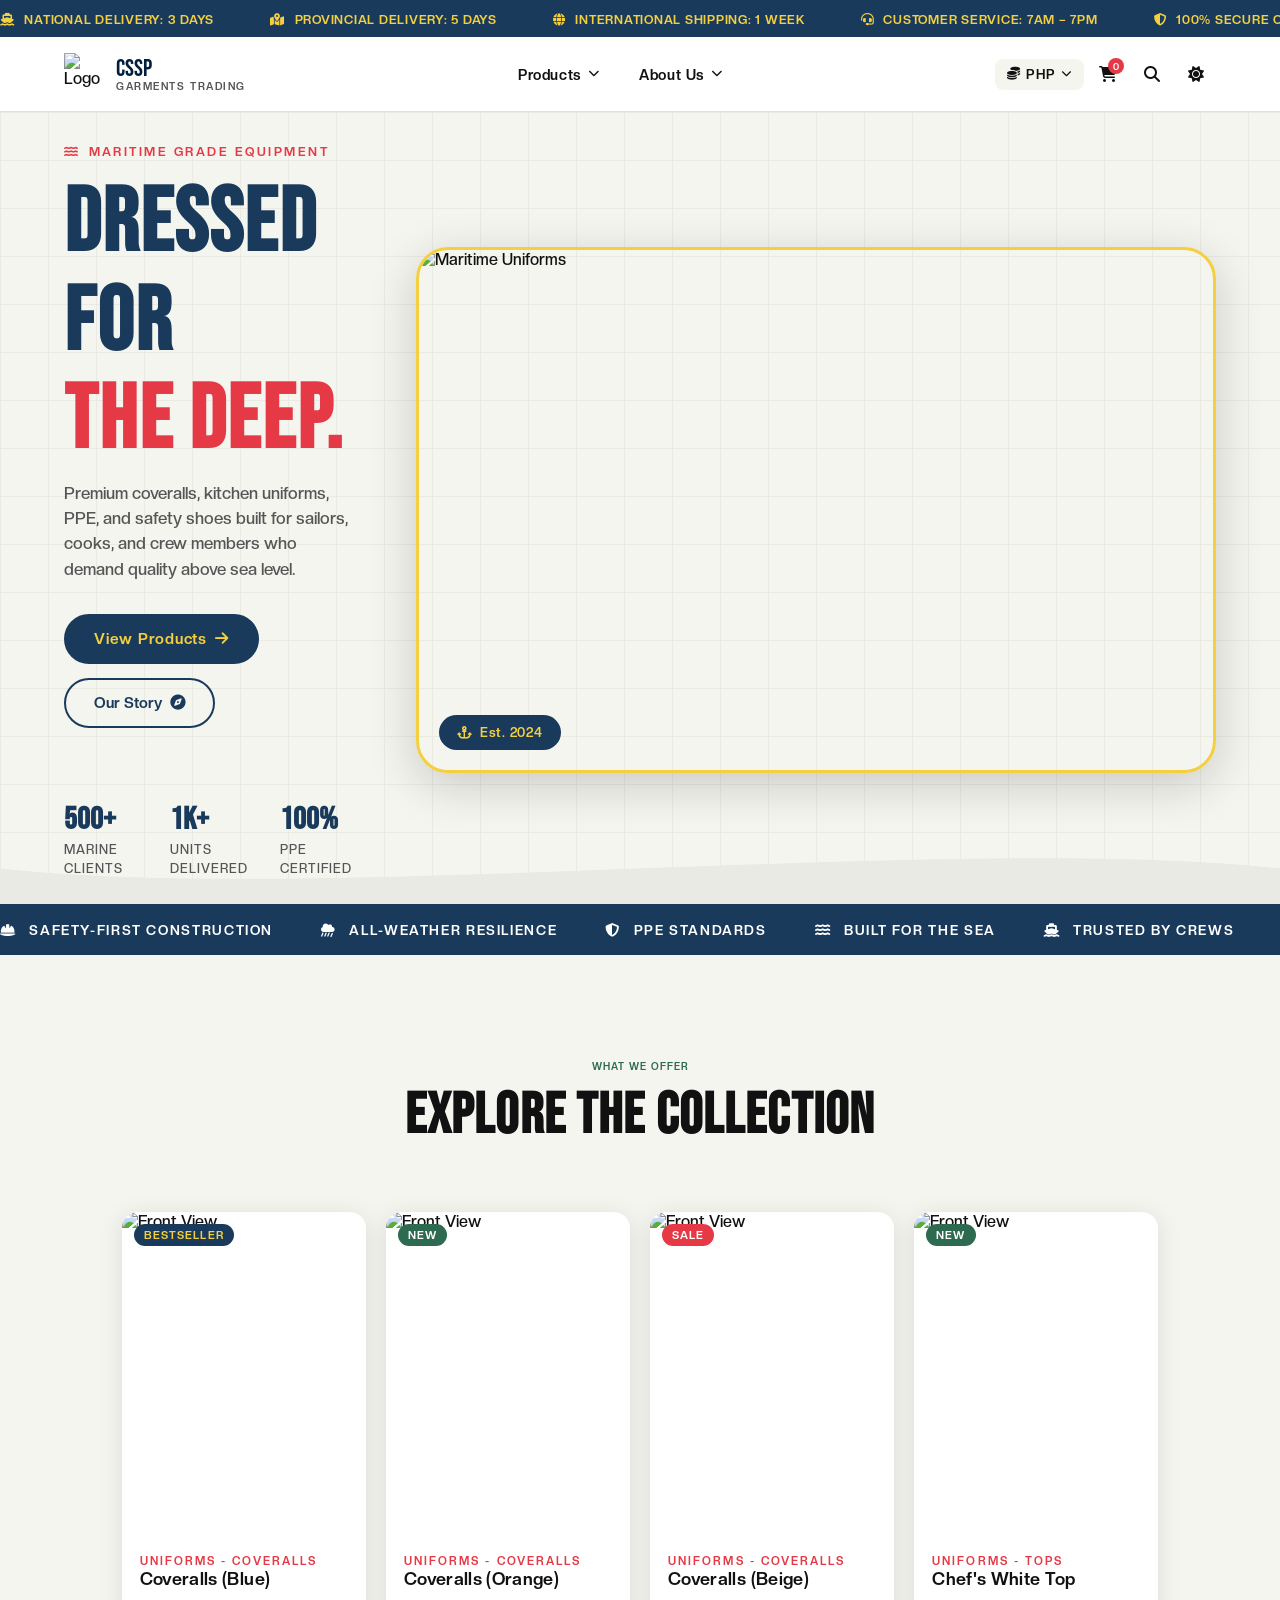
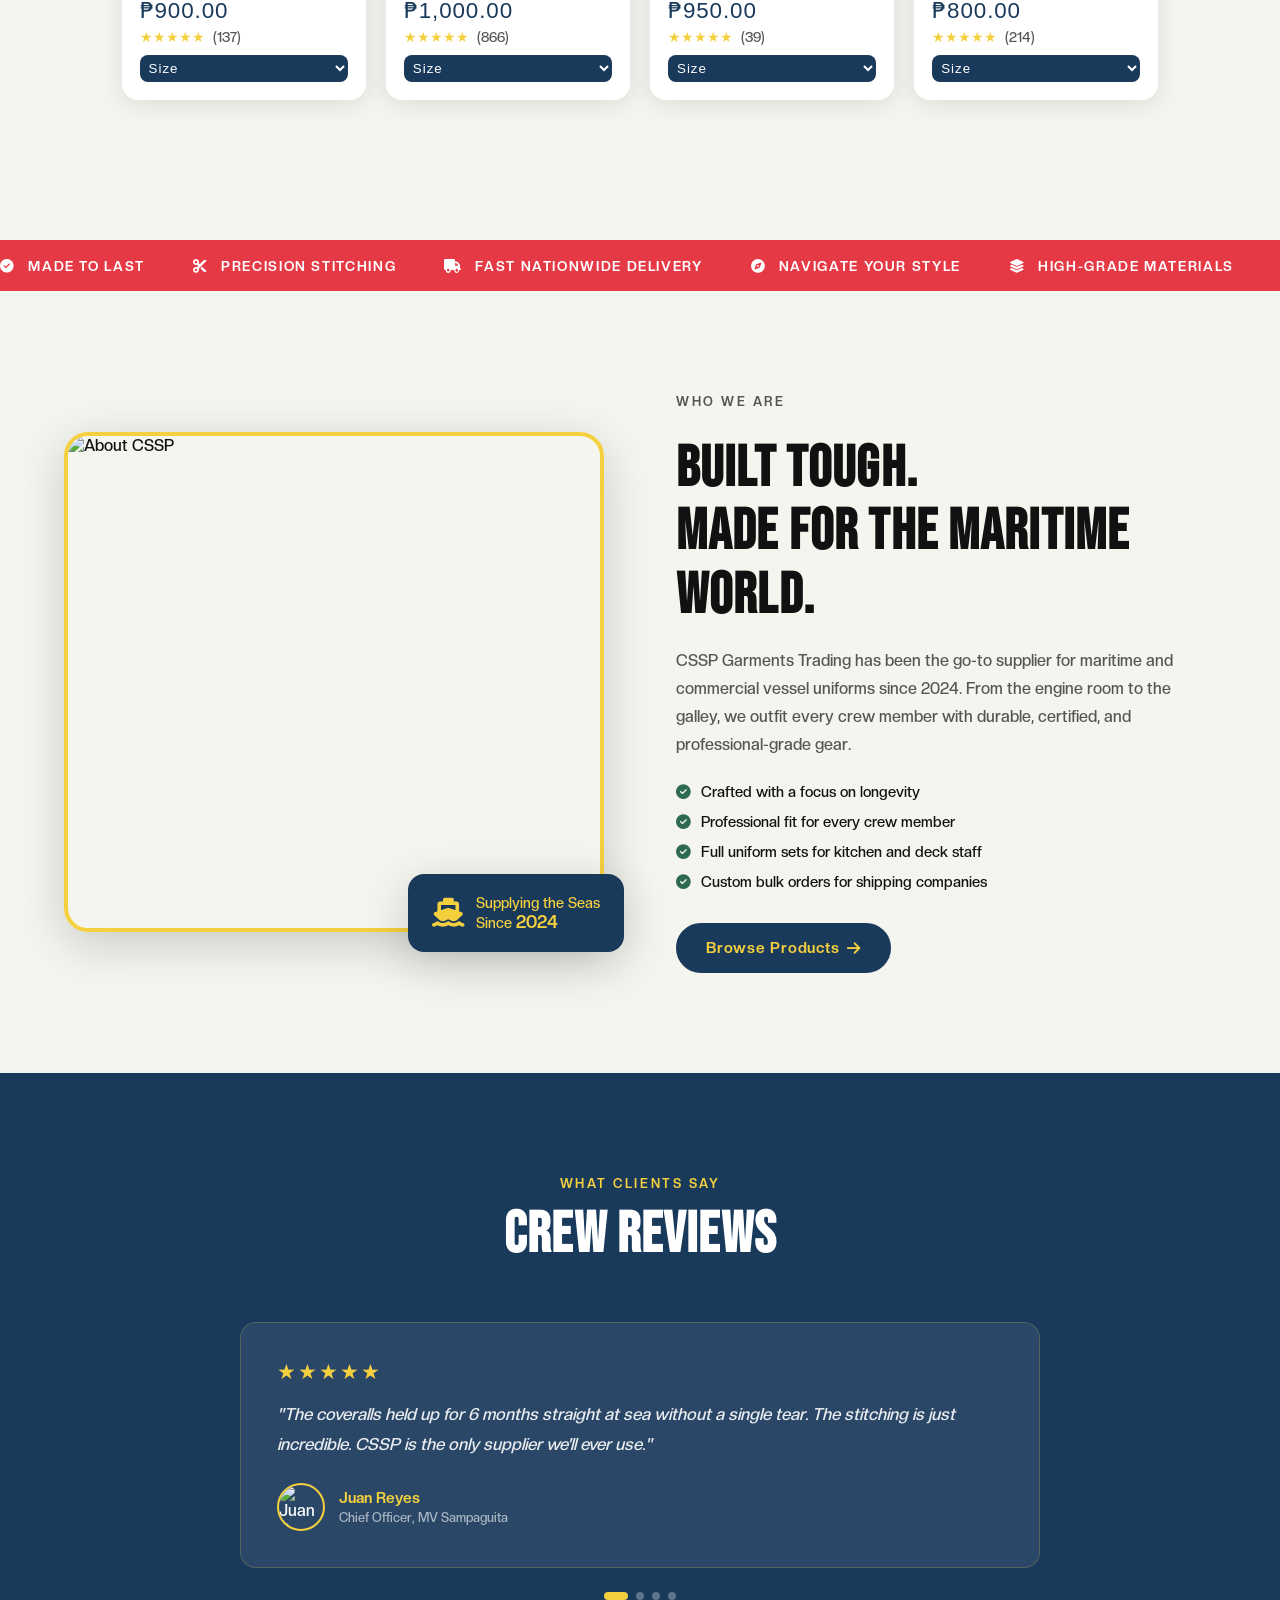
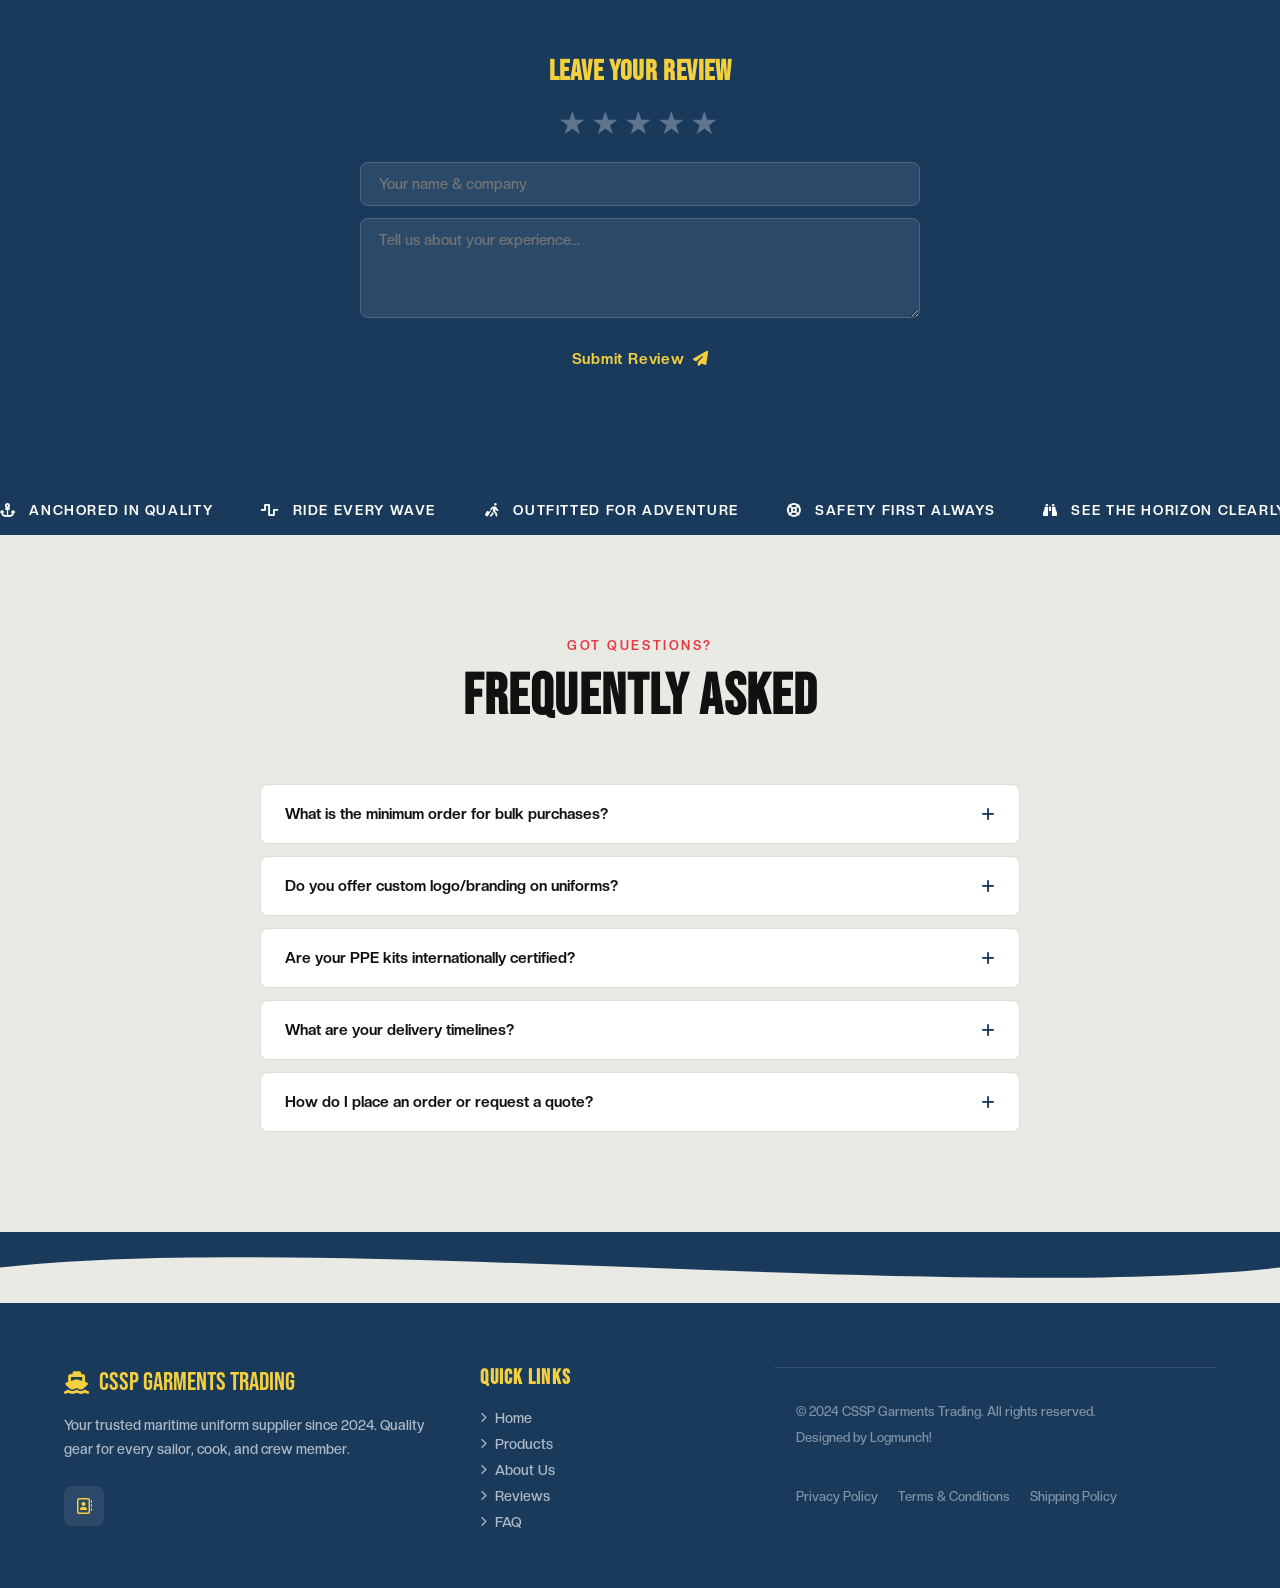
==== commit fd4c781c: "Update the Footer section" ====
--- a/Index.html
+++ b/Index.html
@@ -485,9 +485,7 @@
                     </div>
                       <p>Your trusted maritime uniform supplier since 2024. Quality gear for every sailor, cook, and crew member.</p>
                       <div class="social-icons">
-                        <a href="#" title="Facebook"><i class="fa-brands fa-facebook"></i></a>
-                        <a href="#" title="LinkedIn"><i class="fa-brands fa-linkedin"></i></a>
-                        <a href="#" title="Viber"><i class="fa-brands fa-viber"></i></a>
+                        <a href="./Contacts.html" title="Contacts"><i class="fa-regular fa-address-book"></i></a>
                       </div>
                     </div>
  
